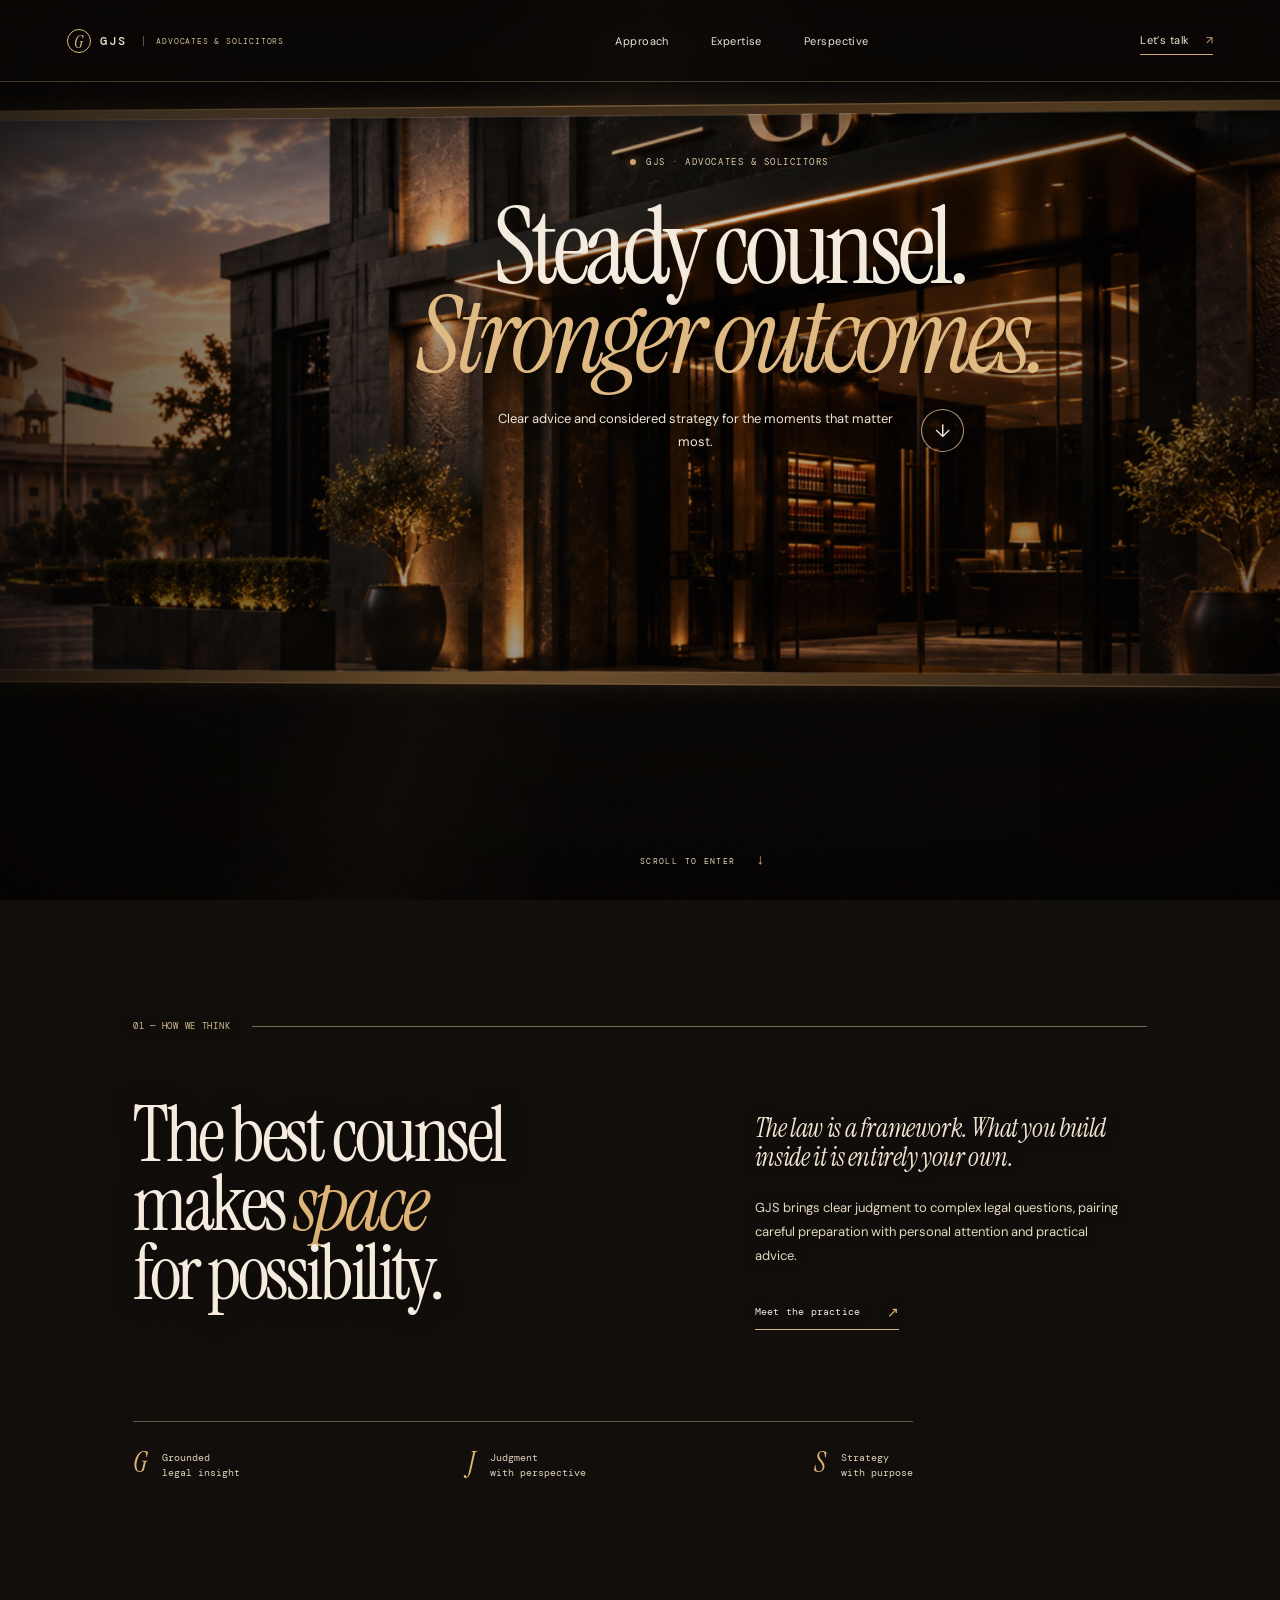
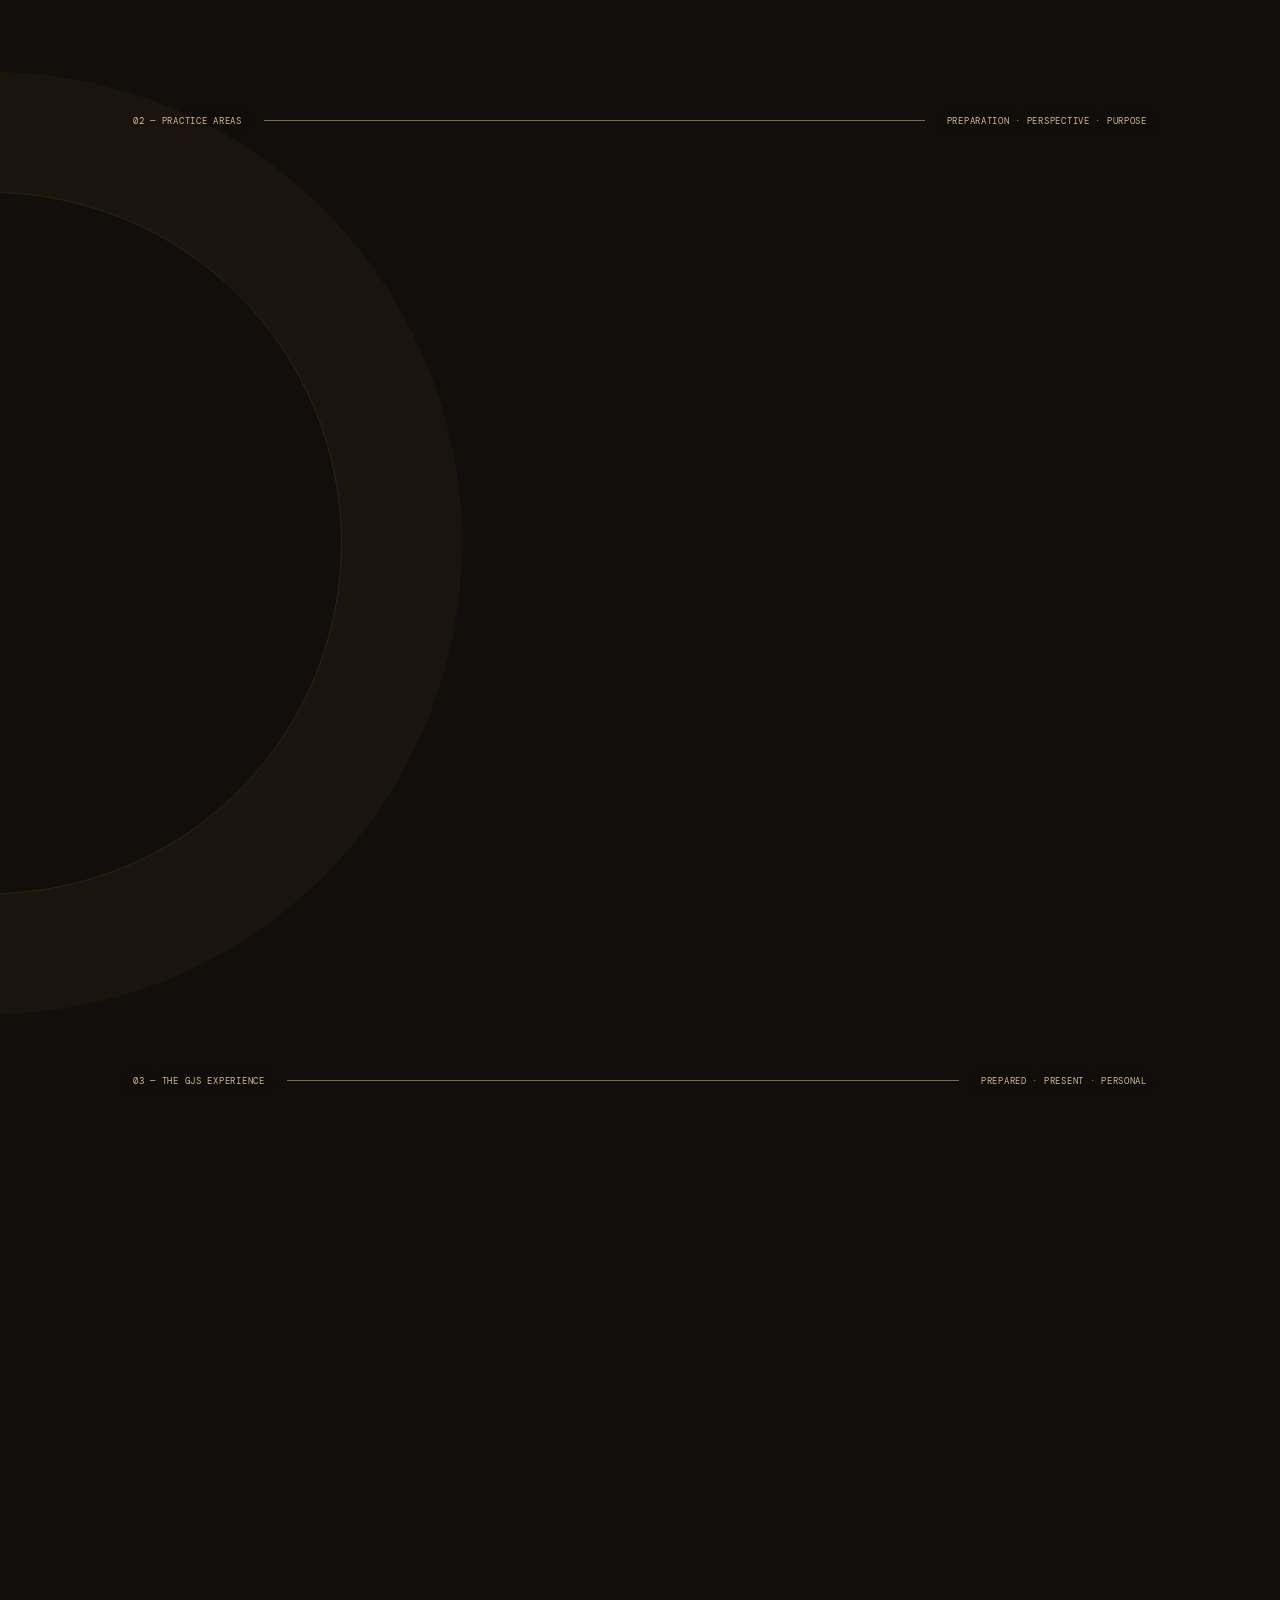
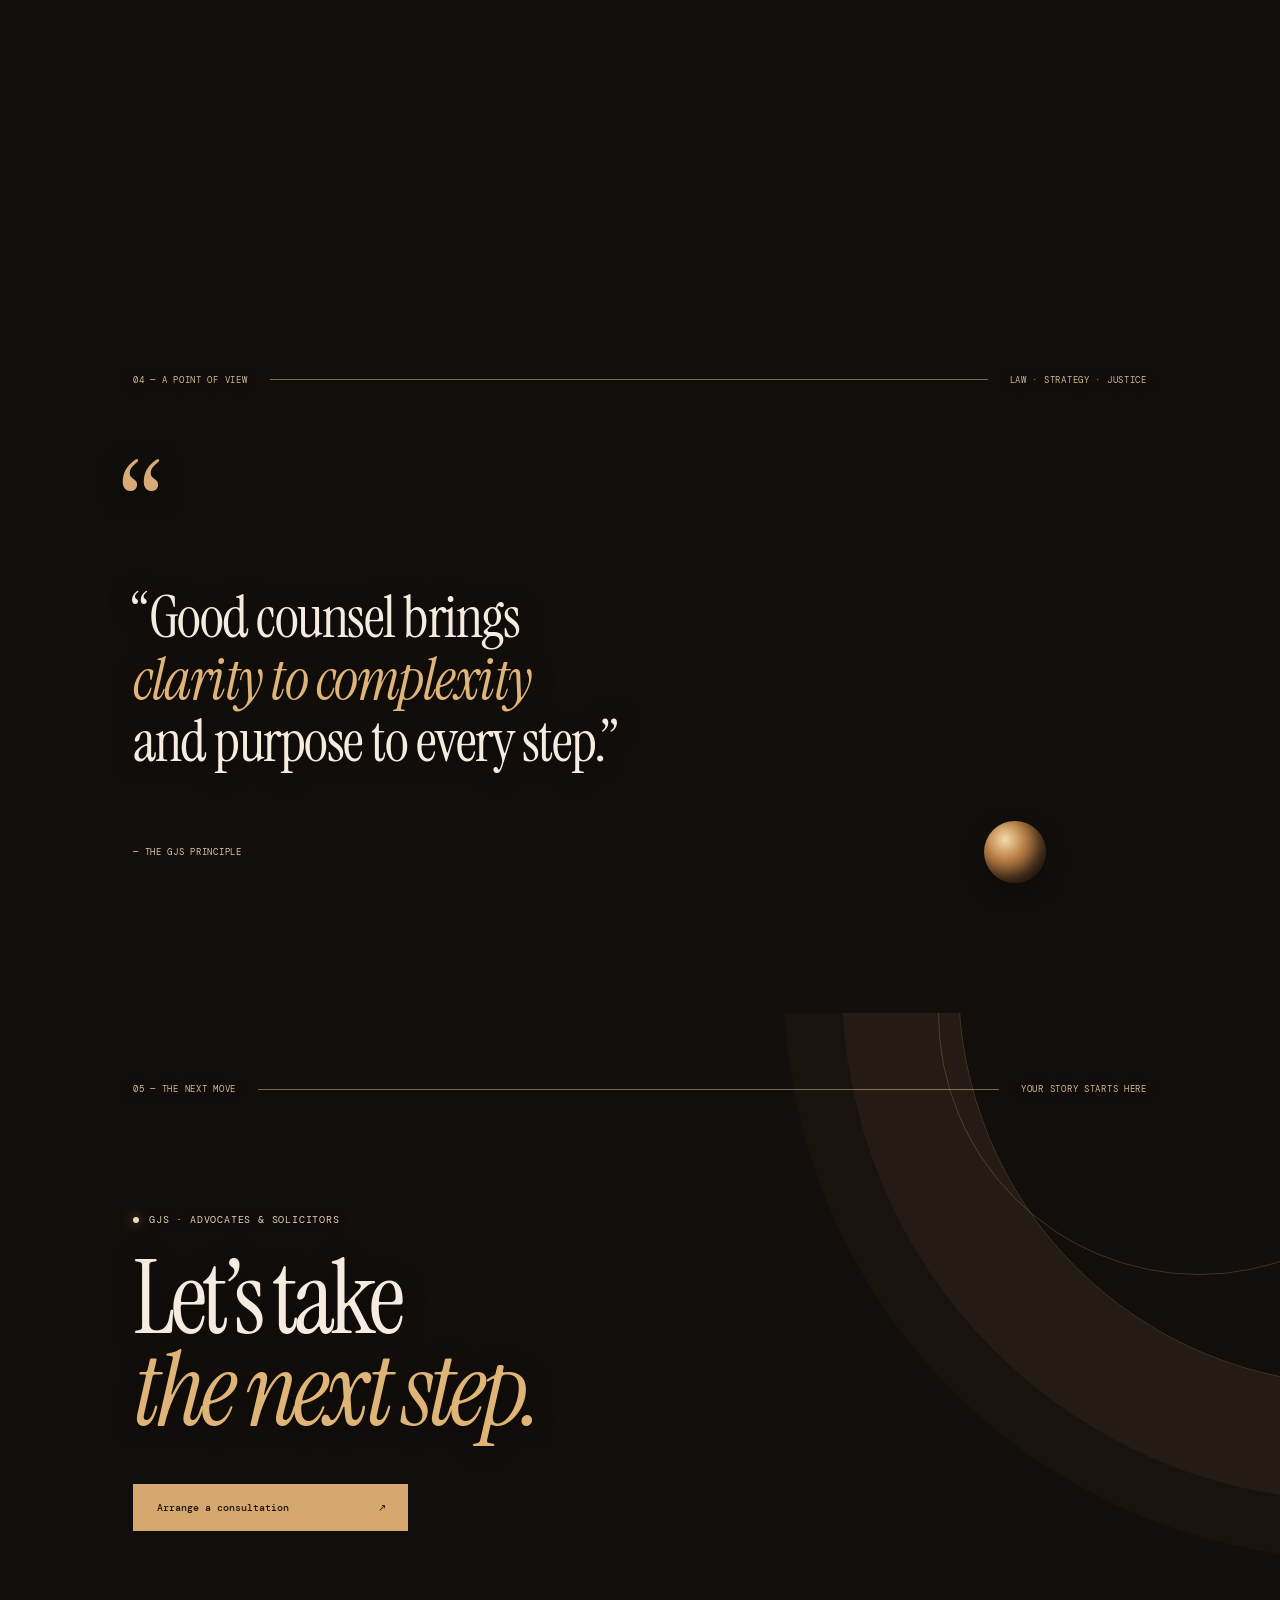
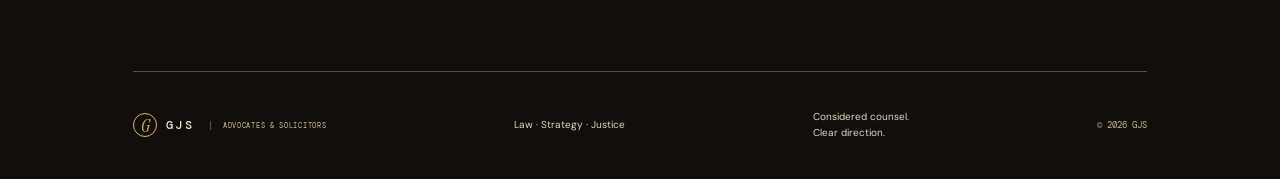
==== index.html @ 07ccb8e5 "Add GJS law office website demo" ====
<!doctype html>
<html lang="en">
  <head>
    <meta charset="UTF-8" />
    <meta name="viewport" content="width=device-width, initial-scale=1.0" />
    <meta name="theme-color" content="#120e0b" />
    <meta name="description" content="GJS Advocates & Solicitors — considered counsel, clear strategy, and responsive legal support." />
    <title>GJS — Advocates &amp; Solicitors</title>
    <link rel="preconnect" href="https://fonts.googleapis.com" />
    <link rel="preconnect" href="https://fonts.gstatic.com" crossorigin />
    <link href="https://fonts.googleapis.com/css2?family=DM+Mono:wght@400;500&family=DM+Sans:wght@400;500;600;700&family=Instrument+Serif:ital@0;1&display=swap" rel="stylesheet" />
    <link rel="stylesheet" href="styles.css" />
    <link rel="stylesheet" href="reference.css" />
    <link rel="stylesheet" href="effects.css" />
    <link rel="stylesheet" href="office.css" />
    <link rel="stylesheet" href="gjs.css" />
    <link rel="stylesheet" href="office3d.css" />
    <script src="script.js" defer></script>
    <script src="office-tour.js" defer></script>
  </head>
  <body>
    <div class="page-grain" aria-hidden="true"></div>
    <div class="office-world" aria-hidden="true">
      <div class="office-camera"><div class="office-room" id="office-room"></div></div>
      <div class="office-world-shade"></div>
    </div>
    <header class="site-header">
      <a class="wordmark" href="#top" aria-label="GJS home"><span class="wordmark-symbol">G</span><span>GJS</span><span class="wordmark-descriptor">ADVOCATES &amp; SOLICITORS</span></a>
      <nav class="main-nav" id="main-nav" aria-label="Main navigation">
        <a href="#approach">Approach</a><a href="#practice">Expertise</a><a href="#perspective">Perspective</a>
      </nav>
      <button class="nav-contact js-contact">Let’s talk <span aria-hidden="true">↗</span></button>
      <button class="menu-toggle" aria-label="Open navigation" aria-expanded="false"><span></span><span></span></button>
    </header>

    <main id="top">
      <section class="hero" aria-labelledby="hero-title">
        <div class="hero-copy">
          <p class="eyebrow"><span class="status-dot"></span> GJS · ADVOCATES &amp; SOLICITORS</p>
          <h1 id="hero-title">Steady counsel.<br /><em>Stronger outcomes.</em></h1>
          <div class="hero-bottomline">
            <p>Clear advice and considered strategy for the moments that matter most.</p>
            <a class="round-link" href="#approach" aria-label="Discover our approach"><span>↓</span></a>
          </div>
        </div>
        <div class="hero-index">SCROLL TO ENTER <span>↓</span></div>
      </section>

      <section class="intro section-wrap" id="approach">
        <div class="section-kicker"><span>01 — HOW WE THINK</span><span class="rule"></span></div>
        <div class="intro-grid">
          <h2>The best counsel<br />makes <em>space</em><br />for possibility.</h2>
          <div class="intro-copy">
            <p class="large-copy">The law is a framework. What you build inside it is entirely your own.</p>
          <p>GJS brings clear judgment to complex legal questions, pairing careful preparation with personal attention and practical advice.</p>
            <a class="text-link" href="#practice">Meet the practice <span>↗</span></a>
          </div>
        </div>
        <div class="numbers-row"><div><strong>G</strong><span>Grounded<br />legal insight</span></div><div><strong>J</strong><span>Judgment<br />with perspective</span></div><div><strong>S</strong><span>Strategy<br />with purpose</span></div></div>
      </section>

      <section class="practice-section" id="practice">
        <div class="section-wrap">
          <div class="section-kicker light"><span>02 — PRACTICE AREAS</span><span class="rule"></span><span>PREPARATION · PERSPECTIVE · PURPOSE</span></div>
          <div class="practice-heading"><h2>Prepared for<br /><em>what matters.</em></h2><p>Rigorous legal work, shaped around the people, obligations, and outcomes at stake.</p></div>
          <div class="practice-grid">
            <a class="practice-card" href="#contact"><span class="card-index">G / 01</span><div class="card-art practice-photo"><img src="assets/07_GJS_Practice_Areas.jpg" alt="The scales of justice and legal volumes" loading="lazy" /></div><h3>Constitutional &amp; civil</h3><p>Thoughtful representation through rights, remedies, and civil disputes.</p><span class="card-arrow">↗</span></a>
            <a class="practice-card" href="#contact"><span class="card-index">G / 02</span><div class="card-art practice-photo"><img src="assets/02_GJS_Legal_Desk.jpg" alt="GJS legal desk with casebooks and scales" loading="lazy" /></div><h3>Corporate &amp; commercial</h3><p>Careful advice for organisations, transactions, and commercial relationships.</p><span class="card-arrow">↗</span></a>
            <a class="practice-card" href="#contact"><span class="card-index">G / 03</span><div class="card-art practice-photo"><img src="assets/08_GJS_Consultation.jpg" alt="GJS consultation materials prepared for a client" loading="lazy" /></div><h3>Disputes &amp; advocacy</h3><p>Clear strategy, disciplined preparation, and focused advocacy when stakes rise.</p><span class="card-arrow">↗</span></a>
          </div>
        </div>
      </section>

      <section class="people-section section-wrap" aria-labelledby="people-title">
        <div class="section-kicker"><span>03 — THE GJS EXPERIENCE</span><span class="rule"></span><span>PREPARED · PRESENT · PERSONAL</span></div>
        <div class="people-heading"><h2 id="people-title">Serious about law.<br /><em>Always human.</em></h2><p>Good representation is built on listening, close preparation, and clear conversations from the first meeting onward.</p></div>
        <div class="people-grid">
          <article class="people-card"><img class="story-gif" src="assets/Welcoming Reception at GJS Law Firm.gif" alt="A welcoming GJS reception" loading="lazy" /><span class="card-index">01 / FIRST MEETING</span><h3>A welcome<br />without the formality.</h3><p>We begin by listening carefully and understanding what brought you here.</p><span class="people-line"></span></article>
          <article class="people-card"><img class="story-gif" src="assets/Animated Lawyer Reviewing Documents.gif" alt="A GJS lawyer carefully reviewing case documents" loading="lazy" /><span class="card-index">02 / PREPARATION</span><h3>Every detail<br />has its place.</h3><p>Focused review and clear communication at every step of the work.</p><span class="people-line"></span></article>
          <article class="people-card"><img class="story-gif" src="assets/Animated GJS Lawyer Consultation Storyboard.gif" alt="A lawyer in conversation with a client" loading="lazy" /><span class="card-index">03 / PARTNERSHIP</span><h3>In your corner<br />through the process.</h3><p>Grounded advice and steady counsel when decisions matter most.</p><span class="people-line"></span></article>
        </div>
      </section>

      <section class="quote-section section-wrap" id="perspective">
        <div class="section-kicker"><span>04 — A POINT OF VIEW</span><span class="rule"></span><span>LAW · STRATEGY · JUSTICE</span></div>
        <div class="quote-mark">“</div>
        <blockquote>“Good counsel brings<br /><em>clarity to complexity</em><br />and purpose to every step.”</blockquote>
        <div class="quote-footer"><span>— THE GJS PRINCIPLE</span><span class="quote-orb"></span></div>
      </section>

      <section class="contact-section" id="contact">
        <div class="contact-inner section-wrap">
          <div class="section-kicker light"><span>05 — THE NEXT MOVE</span><span class="rule"></span><span>YOUR STORY STARTS HERE</span></div>
          <div class="contact-content"><p class="eyebrow"><span class="status-dot"></span> GJS · ADVOCATES &amp; SOLICITORS</p><h2>Let’s take<br /><em>the next step.</em></h2><button class="contact-cta js-contact">Arrange a consultation <span>↗</span></button></div>
          <footer class="site-footer"><a class="wordmark" href="#top"><span class="wordmark-symbol">G</span><span>GJS</span><span class="wordmark-descriptor">ADVOCATES &amp; SOLICITORS</span></a><span>Law · Strategy · Justice</span><span>Considered counsel.<br />Clear direction.</span><span>© <span id="year"></span> GJS</span></footer>
        </div>
      </section>
    </main>

    <dialog class="contact-dialog" aria-labelledby="dialog-title">
      <button class="dialog-close" aria-label="Close form">×</button>
      <p class="eyebrow"><span class="status-dot"></span> A good beginning</p>
      <h2 id="dialog-title">Tell us a little<br /><em>about what’s next.</em></h2>
      <form id="inquiry-form">
        <label>Your name<input name="name" autocomplete="name" required placeholder="Name" /></label>
        <label>Work email<input name="email" type="email" autocomplete="email" required placeholder="you@company.com" /></label>
        <label>What are you navigating?<textarea name="message" rows="3" required placeholder="A few lines is plenty."></textarea></label>
        <button class="form-submit" type="submit">Prepare inquiry <span>↗</span></button>
      </form>
      <p class="form-note">This is a design preview. Your message stays in this browser.</p>
      <div class="form-success" role="status" hidden><span>✳</span><p>Thank you.<br /><em>Your next chapter has a first line.</em></p><button type="button" class="dialog-done">Close</button></div>
    </dialog>
    <div class="toast" role="status" aria-live="polite"></div>
  </body>
</html>
---- styles.css ----
:root{--ink:#141612;--paper:#e8e5dc;--bone:#f1eee6;--acid:#d2ed83;--muted:#8c8d83;--line:rgba(24,26,21,.2);--line-light:rgba(241,238,230,.22);--serif:"Instrument Serif",Georgia,serif;--sans:"DM Sans",Arial,sans-serif;--mono:"DM Mono",monospace}*{box-sizing:border-box}html{scroll-behavior:smooth}body{margin:0;background:var(--paper);color:var(--ink);font-family:var(--sans);-webkit-font-smoothing:antialiased}button,a,input,textarea{font:inherit}button,a{-webkit-tap-highlight-color:transparent}a{color:inherit;text-decoration:none}button{color:inherit}.page-grain{position:fixed;inset:0;z-index:10;pointer-events:none;opacity:.13;background-image:url("data:image/svg+xml,%3Csvg viewBox='0 0 180 180' xmlns='http://www.w3.org/2000/svg'%3E%3Cfilter id='n'%3E%3CfeTurbulence type='fractalNoise' baseFrequency='.92' numOctaves='3' stitchTiles='stitch'/%3E%3C/filter%3E%3Crect width='100%25' height='100%25' filter='url(%23n)' opacity='.15'/%3E%3C/svg%3E")}.site-header{height:82px;padding:0 5.2vw;display:flex;align-items:center;justify-content:space-between;background:var(--paper);position:relative;z-index:20;border-bottom:1px solid var(--line)}.wordmark{display:inline-flex;align-items:center;gap:11px;font:500 12px var(--mono);letter-spacing:.19em}.wordmark-symbol{display:grid;place-items:center;width:24px;height:24px;border:1px solid currentColor;border-radius:50%;font:italic 18px var(--serif);letter-spacing:0}.main-nav{display:flex;gap:39px;margin-left:60px}.main-nav a,.nav-contact{font-size:11px;letter-spacing:.04em}.main-nav a{transition:opacity .2s}.main-nav a:hover{opacity:.55}.nav-contact{background:transparent;border:0;border-bottom:1px solid currentColor;padding:7px 0;cursor:pointer}.nav-contact span{margin-left:13px;color:#738a46}.menu-toggle{display:none;background:none;border:0}.hero{min-height:680px;background:var(--ink);color:var(--bone);display:grid;grid-template-columns:1fr 1fr;position:relative;overflow:hidden;padding-left:10.4vw}.hero-copy{padding:93px 30px 83px 0;display:flex;flex-direction:column;justify-content:space-between;min-height:680px;position:relative;z-index:2}.eyebrow,.section-kicker,.art-label,.hero-index,.card-index,.quote-footer{font:10px var(--mono);letter-spacing:.08em}.eyebrow{display:flex;align-items:center;gap:10px;color:#b6b8ac;margin:0}.status-dot{display:block;width:6px;height:6px;background:var(--acid);border-radius:50%;box-shadow:0 0 12px rgba(210,237,131,.55)}h1,h2,h3,p{margin-top:0}.hero h1{font:400 clamp(72px,8.35vw,134px)/.82 var(--serif);letter-spacing:-.055em;margin:48px 0 20px;max-width:670px}.hero h1 em,.intro h2 em,.practice-heading h2 em,.quote-section blockquote em,.contact-content h2 em,.contact-dialog h2 em{font-weight:400}.hero h1 em{color:var(--acid)}.hero-bottomline{display:flex;align-items:flex-end;justify-content:space-between;max-width:470px}.hero-bottomline p{font-size:13px;line-height:1.7;color:#b8b9ae;max-width:285px;margin:0}.round-link{width:43px;height:43px;border:1px solid rgba(241,238,230,.42);border-radius:50%;display:grid;place-items:center;font-size:18px;transition:.3s}.round-link:hover{background:var(--acid);color:var(--ink);border-color:var(--acid);transform:translateY(3px)}.hero-index{position:absolute;bottom:30px;left:5.2vw;color:#94958b}.hero-index span{padding:0 6px;color:#505249}.hero-art{min-height:680px;position:relative;overflow:hidden;background:radial-gradient(ellipse at 53% 52%,#303226 0,#24271f 25%,#171914 57%,#121410 83%)}.hero-art:before{content:"";position:absolute;inset:0;background:linear-gradient(110deg,rgba(17,19,16,.15),transparent 45%),linear-gradient(0deg,rgba(17,19,16,.6),transparent 22%,transparent 77%,rgba(17,19,16,.35));z-index:1;pointer-events:none}.art-label{position:absolute;left:32px;right:32px;z-index:2;color:#8a8d7d;display:flex;justify-content:space-between;font-size:9px}.art-label-top{top:30px}.art-label-bottom{bottom:29px}.art-caption{position:absolute;z-index:2;left:32px;bottom:75px;color:rgba(241,238,230,.5);font:italic 17px/1.05 var(--serif)}.scene{position:absolute;inset:8% 4% 5%;perspective:1100px;transform-style:preserve-3d;--rx:0deg;--ry:0deg;transition:transform .3s ease-out}.scene:after{content:"";position:absolute;left:11%;right:11%;bottom:10%;height:1px;background:linear-gradient(90deg,transparent,rgba(210,237,131,.14),transparent);transform:rotateX(63deg)}.aura{position:absolute;left:50%;top:48%;border-radius:50%;transform:translate(-50%,-50%);filter:blur(1px)}.aura-one{width:390px;height:390px;background:radial-gradient(circle,rgba(186,157,85,.14),rgba(160,139,82,.04) 42%,transparent 70%)}.aura-two{width:240px;height:240px;background:radial-gradient(circle,rgba(231,205,137,.13),transparent 69%)}.orbit{position:absolute;left:50%;top:48%;border:1px solid rgba(224,206,158,.23);border-radius:50%;transform-style:preserve-3d}.orbit-a{width:420px;height:170px;margin:-85px 0 0 -210px;transform:rotate(-24deg) rotateX(69deg)}.orbit-b{width:370px;height:155px;margin:-77px 0 0 -185px;transform:rotate(60deg) rotateX(70deg);border-color:rgba(210,237,131,.2)}.orbit-c{width:300px;height:190px;margin:-95px 0 0 -150px;transform:rotate(-73deg) rotateX(69deg);border-color:rgba(224,206,158,.12)}.sculpture{position:absolute;top:48%;left:50%;width:250px;height:390px;transform-style:preserve-3d;transform:translate(-50%,-49%) rotateX(var(--rx)) rotateY(var(--ry)) rotateZ(-7deg);transition:transform .18s ease-out;animation:float 6s ease-in-out infinite}.sculpture-shadow{position:absolute;width:330px;height:85px;top:77%;left:50%;transform:translateX(-50%) rotateX(75deg);background:radial-gradient(ellipse,rgba(0,0,0,.68),transparent 72%);filter:blur(13px)}.sculpture-back{position:absolute;left:48px;top:20px;width:160px;height:297px;background:linear-gradient(105deg,#5e543b 0,#a48c55 13%,#504b37 31%,#c1a669 58%,#5c5138 80%,#2c3027);clip-path:polygon(0 12%,22% 0,100% 13%,100% 77%,76% 100%,9% 88%);transform:translateZ(-27px);filter:brightness(.68)}.sculpture-arch{position:absolute;left:34px;top:5px;width:171px;height:310px;border-radius:90px 90px 6px 6px;background:linear-gradient(96deg,#bca775 0%,#5b5035 16%,#d4c18d 34%,#83734c 47%,#e0c788 70%,#756843 84%,#ba9f61 100%);transform:translateZ(10px);box-shadow:inset 8px 1px 15px rgba(255,240,190,.42),inset -13px 0 20px rgba(0,0,0,.46),13px 16px 26px rgba(0,0,0,.37);clip-path:polygon(0 100%,0 29%,5% 17%,16% 7%,31% 1%,50% 0,70% 2%,86% 10%,98% 23%,100% 31%,100% 100%)}.arch-cutout{position:absolute;left:38px;top:42px;right:38px;bottom:0;border-radius:80px 80px 0 0;background:linear-gradient(130deg,#171914,#25271f 50%,#121410);box-shadow:inset 11px 0 15px rgba(0,0,0,.65),inset -6px 0 9px rgba(224,206,158,.09)}.arch-side{position:absolute;top:16px;right:-4px;width:28px;height:278px;background:linear-gradient(90deg,#5d5135,#b39b60,#443d2c);transform:skewY(-5deg);clip-path:polygon(0 0,100% 7%,100% 88%,0 100%)}.sculpture-ring{position:absolute;width:228px;height:111px;border:8px solid transparent;border-radius:50%;top:127px;left:9px;transform:rotate(-19deg) rotateX(58deg) translateZ(42px);border-top-color:#ddc98e;border-right-color:#806d42;border-bottom-color:#beaa73;border-left-color:#ead79d;filter:drop-shadow(0 4px 6px rgba(0,0,0,.55))}.sculpture-core{position:absolute;width:52px;height:52px;left:99px;top:139px;border-radius:50%;background:radial-gradient(circle at 35% 30%,#fff0bc,#e4ce93 13%,#9c834c 35%,#443c2a 70%,#201f18 100%);transform:translateZ(50px);box-shadow:0 0 26px rgba(225,201,140,.27)}.sculpture-base{position:absolute;left:26px;top:303px;width:195px;height:50px;display:flex;justify-content:space-evenly;padding:8px 16px;background:linear-gradient(180deg,#cbb77c,#695a36 25%,#a99359 50%,#433c2b 100%);transform:rotateX(66deg) translateZ(0);border-radius:50%;box-shadow:0 13px 20px rgba(0,0,0,.53)}.sculpture-base i{height:29px;width:1px;background:rgba(245,222,160,.55);transform:rotate(-5deg)}.base-foot{position:absolute;left:56px;top:323px;width:137px;height:37px;background:linear-gradient(90deg,#4b432e,#bc9f5d 20%,#695938 50%,#d2b872 73%,#463d29);transform:translateZ(-5px) skewY(-3deg)}.spark{position:absolute;color:#dfd3a1;z-index:2;text-shadow:0 0 15px rgba(210,237,131,.7)}.spark-one{right:19%;top:31%;font-size:18px;animation:twinkle 3s ease-in-out infinite}.spark-two{left:20%;top:57%;font:30px var(--serif);animation:twinkle 4s 1s infinite}.spark-three{right:25%;bottom:22%;font:17px var(--mono);animation:twinkle 2.5s .5s infinite}@keyframes float{0%,100%{margin-top:0}50%{margin-top:-12px}}@keyframes twinkle{0%,100%{opacity:.24;transform:scale(.8)}50%{opacity:1;transform:scale(1.15)}}.section-wrap{padding-left:10.4vw;padding-right:10.4vw}.intro{padding-top:123px;padding-bottom:106px}.section-kicker{display:flex;align-items:center;gap:22px;color:#78796e;font-size:9px}.section-kicker .rule{height:1px;background:var(--line);flex:1}.intro-grid{display:grid;grid-template-columns:1.15fr .85fr;gap:9%;margin-top:69px}.intro h2,.practice-heading h2,.contact-content h2{font:400 clamp(52px,6vw,91px)/.9 var(--serif);letter-spacing:-.045em;margin:0}.intro h2 em{color:#8d9b66}.intro-copy{max-width:390px;padding-top:13px}.large-copy{font:italic 26px/1.13 var(--serif);letter-spacing:-.015em;margin:0 0 23px}.intro-copy>p:not(.large-copy){font-size:13px;line-height:1.85;color:#686b60;max-width:365px}.text-link{display:inline-flex;gap:27px;align-items:center;margin-top:22px;padding-bottom:8px;border-bottom:1px solid #919184;font:10px var(--mono);letter-spacing:.02em}.text-link span{color:#849352;font-size:14px}.numbers-row{border-top:1px solid var(--line);margin-top:91px;padding-top:28px;display:flex;justify-content:space-between;max-width:780px}.numbers-row div{display:flex;gap:15px;align-items:flex-start}.numbers-row strong{font:italic 28px/.9 var(--serif);color:#899765}.numbers-row span{font:10px/1.5 var(--mono);color:#77786d}.practice-section{background:#171a16;color:var(--bone);padding:100px 0 120px;position:relative;overflow:hidden}.practice-section:before{content:"";position:absolute;width:700px;height:700px;left:-360px;top:20%;border:1px solid rgba(210,237,131,.06);border-radius:50%;box-shadow:0 0 0 60px rgba(0,0,0,0),0 0 0 120px rgba(210,237,131,.025)}.light{color:#a1a295}.light .rule{background:var(--line-light)}.practice-heading{display:flex;justify-content:space-between;align-items:flex-end;margin-top:62px}.practice-heading h2{font-size:clamp(51px,6vw,82px)}.practice-heading h2 em{color:var(--acid)}.practice-heading>p{color:#a9aaa0;font-size:12px;line-height:1.7;max-width:255px;margin:0 2% 8px 30px}.practice-grid{display:grid;grid-template-columns:repeat(3,1fr);gap:15px;margin-top:72px}.practice-card{min-height:395px;border:1px solid rgba(241,238,230,.18);padding:20px 20px 22px;position:relative;transition:transform .4s,border .3s,background .3s;overflow:hidden}.practice-card:hover{transform:translateY(-7px);border-color:rgba(210,237,131,.64);background:rgba(255,255,255,.025)}.card-index{font-size:9px;color:#93958a}.card-art{height:178px;position:relative;margin:2px auto 15px;max-width:300px;display:grid;place-items:center;perspective:600px}.art-contract:before{content:"";position:absolute;width:125px;height:110px;border-radius:50%;background:rgba(177,148,86,.13);filter:blur(22px)}.paper-sheet{width:107px;height:133px;background:linear-gradient(110deg,#d8cfb0,#f0e8ce 25%,#c4b894 78%,#887f65);transform:rotateY(-20deg) rotateZ(7deg);box-shadow:15px 20px 25px rgba(0,0,0,.35);padding:23px 18px;position:relative}.paper-sheet:after{content:"";position:absolute;right:0;top:0;border-style:solid;border-width:0 20px 20px 0;border-color:transparent #6b624c transparent transparent;filter:brightness(.8)}.paper-sheet b{display:block;height:1px;background:rgba(50,48,38,.3);margin:0 0 11px}.paper-sheet b:nth-child(3){width:75%}.paper-sheet b:nth-child(4){width:88%}.paper-sheet i{position:absolute;right:15px;bottom:13px;color:#6f704e;font:21px var(--serif)}.paper-shadow{position:absolute;width:140px;height:20px;bottom:9px;left:calc(50% - 60px);border-radius:50%;background:#000;filter:blur(13px);opacity:.7}.art-orbit{overflow:hidden}.orbit-sun{position:absolute;width:87px;height:87px;border-radius:50%;background:radial-gradient(circle at 35% 29%,#e0d3a2,#a4945c 39%,#514a35 80%);box-shadow:inset -12px -9px 20px rgba(0,0,0,.44),0 0 40px rgba(182,158,92,.17);z-index:2}.orbit-line{position:absolute;width:200px;height:72px;border:1px solid rgba(211,192,138,.6);border-radius:50%;z-index:3}.orbit-line-one{transform:rotate(29deg)}.orbit-line-two{transform:rotate(-41deg) scaleY(1.5);border-color:rgba(210,237,131,.6)}.orbit-planet{position:absolute;right:calc(50% - 91px);top:51px;width:13px;height:13px;border-radius:50%;background:#d6c58d;box-shadow:0 0 12px rgba(210,237,131,.55);z-index:4}.art-stairs{align-content:center;transform-style:preserve-3d}.stair{position:absolute;width:145px;height:39px;background:linear-gradient(180deg,#9b8d67,#504b3e);transform:rotateX(55deg) rotateZ(-33deg);box-shadow:0 9px 0 #292c23,0 16px 18px rgba(0,0,0,.3)}.stair-one{margin:-76px 0 0 -40px;background:linear-gradient(180deg,#d1bc7d,#7e704b)}.stair-two{margin:-36px 0 0 -20px}.stair-three{margin:4px 0 0 0}.stair-four{margin:44px 0 0 20px}.stair-light{position:absolute;width:130px;height:220px;left:49%;top:-12px;background:linear-gradient(112deg,transparent 47%,rgba(210,237,131,.1) 50%,transparent 53%);transform:rotateZ(-18deg);filter:blur(7px)}.practice-card h3{font:400 25px var(--serif);letter-spacing:-.01em;margin:0 0 8px}.practice-card>p{font-size:11px;line-height:1.7;color:#a4a69a;max-width:260px;margin:0}.card-arrow{position:absolute;right:20px;bottom:21px;color:var(--acid);font-size:17px;transition:transform .2s}.practice-card:hover .card-arrow{transform:translate(3px,-3px)}.quote-section{padding-top:108px;padding-bottom:125px;position:relative;overflow:hidden}.quote-mark{font:140px/.65 var(--serif);color:#b0ba89;margin:90px 0 20px -8px}.quote-section blockquote{font:400 clamp(35px,4.45vw,63px)/1.1 var(--serif);letter-spacing:-.026em;margin:0 0 48px;position:relative;z-index:1}.quote-section blockquote em{color:#909d6c}.quote-footer{display:flex;align-items:center;justify-content:space-between;color:#7a7b70;font-size:9px}.quote-orb{width:62px;height:62px;border-radius:50%;background:radial-gradient(circle at 35% 30%,#e2d39f,#ac9a62 35%,#4b4b38 78%,#282a22);box-shadow:inset -8px -8px 13px rgba(0,0,0,.29),0 8px 15px rgba(0,0,0,.13);margin-right:10%}.contact-section{background:#171a16;color:var(--bone);position:relative;overflow:hidden}.contact-section:before,.contact-section:after{content:"";position:absolute;border:1px solid rgba(210,237,131,.09);border-radius:50%;pointer-events:none}.contact-section:before{width:800px;height:800px;right:-480px;top:-430px;box-shadow:0 0 0 55px rgba(0,0,0,0),0 0 0 110px rgba(210,237,131,.035),0 0 0 175px rgba(210,237,131,.025)}.contact-section:after{width:520px;height:520px;right:-180px;top:-260px;border-color:rgba(210,237,131,.11)}.contact-inner{padding-top:70px;position:relative;z-index:1}.contact-content{padding:105px 0 130px}.contact-content .eyebrow{margin-bottom:27px}.contact-content h2{font-size:clamp(64px,8.2vw,115px)}.contact-content h2 em{color:var(--acid)}.contact-cta{background:var(--acid);border:0;margin-top:46px;padding:17px 22px 17px 24px;font:10px var(--mono);color:#20251a;cursor:pointer;min-width:245px;display:flex;justify-content:space-between;transition:background .2s,transform .2s}.contact-cta:hover{background:#e1f4b3;transform:translateY(-2px)}.site-footer{min-height:108px;border-top:1px solid var(--line-light);display:flex;align-items:center;justify-content:space-between;color:#a7a99e;font-size:10px;line-height:1.6}.site-footer .wordmark{color:var(--bone)}.site-footer>span:last-child{font:9px var(--mono);color:#777a70}.contact-dialog{width:min(590px,calc(100% - 34px));border:1px solid rgba(20,22,18,.13);padding:47px 55px 39px;background:var(--bone);color:var(--ink);box-shadow:0 32px 100px rgba(0,0,0,.37);position:fixed}.contact-dialog::backdrop{background:rgba(13,15,12,.73);backdrop-filter:blur(5px)}.dialog-close{position:absolute;right:22px;top:17px;border:0;background:transparent;font-size:26px;cursor:pointer;color:#75786d}.contact-dialog .eyebrow{color:#73766b}.contact-dialog h2{font:400 42px/.95 var(--serif);letter-spacing:-.025em;margin:34px 0 31px}.contact-dialog h2 em{color:#899765}.contact-dialog form{display:grid;gap:16px}.contact-dialog label{display:grid;gap:7px;font:9px var(--mono);letter-spacing:.04em;color:#76786d}.contact-dialog input,.contact-dialog textarea{width:100%;border:0;border-bottom:1px solid #c9c8bc;background:transparent;border-radius:0;padding:8px 0 10px;outline:0;color:var(--ink);font:13px var(--sans);resize:vertical}.contact-dialog input:focus,.contact-dialog textarea:focus{border-color:#899765}.contact-dialog input::placeholder,.contact-dialog textarea::placeholder{color:#a2a398}.form-submit{border:0;background:var(--ink);color:var(--bone);padding:15px 19px;display:flex;justify-content:space-between;margin-top:8px;cursor:pointer;font:10px var(--mono)}.form-submit:hover{background:#39402d}.form-submit span{color:var(--acid)}.form-note{font-size:9px;color:#96988c;margin:17px 0 0}.form-success{padding:15px 0 0}.form-success>span{font-size:31px;color:#899765}.form-success p{font:32px/1 var(--serif);margin:14px 0 23px}.form-success em{color:#899765}.dialog-done{border:0;border-bottom:1px solid #76786d;padding:5px 0;background:none;cursor:pointer;font:10px var(--mono)}.toast{position:fixed;left:50%;bottom:20px;transform:translate(-50%,20px);opacity:0;background:var(--acid);color:var(--ink);padding:12px 18px;font:10px var(--mono);z-index:50;transition:.25s;pointer-events:none}.toast.show{opacity:1;transform:translate(-50%,0)}[data-reveal]{opacity:0;transform:translateY(22px);transition:opacity .7s ease,transform .7s ease}[data-reveal].is-visible{opacity:1;transform:translateY(0)}
@media(max-width:900px){.hero{padding-left:7vw;grid-template-columns:1fr 0.88fr}.hero h1{font-size:clamp(73px,10vw,108px)}.hero-art{min-height:620px}.hero-copy{min-height:620px}.section-wrap{padding-left:7vw;padding-right:7vw}.intro-grid{gap:5%}.sculpture{transform:translate(-50%,-49%) scale(.88) rotateZ(-7deg)}.orbit-a{width:350px;margin-left:-175px}.orbit-b{width:320px;margin-left:-160px}.orbit-c{width:270px;margin-left:-135px}.practice-card{padding-left:15px;padding-right:15px}.practice-card h3{font-size:22px}.site-footer{gap:20px}}
@media(max-width:650px){.site-header{height:70px;padding:0 22px}.wordmark{font-size:11px}.main-nav{position:absolute;left:0;right:0;top:70px;background:var(--paper);border-bottom:1px solid var(--line);padding:22px;display:none;flex-direction:column;gap:21px;margin:0}.main-nav.is-open{display:flex}.nav-contact{margin-left:auto;margin-right:21px;font-size:10px}.menu-toggle{width:27px;height:27px;display:grid;align-content:center;gap:5px;padding:5px}.menu-toggle span{height:1px;background:var(--ink);width:17px}.hero{display:flex;flex-direction:column;padding:0;min-height:0}.hero-copy{padding:61px 22px 36px;min-height:490px}.hero h1{font-size:clamp(73px,19vw,110px);margin:52px 0 30px}.hero-bottomline{max-width:none;gap:20px}.hero-bottomline p{font-size:12px;max-width:260px}.round-link{width:39px;height:39px;flex:0 0 39px}.hero-art{min-height:480px}.art-label{left:22px;right:22px}.art-label-top{top:22px}.art-label-bottom{bottom:21px}.art-caption{left:22px;bottom:62px;font-size:15px}.scene{inset:5% 0 6%;transform:scale(.9)}.sculpture{transform:translate(-50%,-49%) scale(.86) rotateZ(-7deg)}.hero-index{display:none}.section-wrap{padding-left:22px;padding-right:22px}.intro{padding-top:81px;padding-bottom:78px}.section-kicker{gap:12px;font-size:8px}.intro-grid{display:block;margin-top:49px}.intro h2{font-size:69px}.intro-copy{margin-top:38px;padding-top:0;max-width:430px}.large-copy{font-size:24px}.intro-copy>p:not(.large-copy){font-size:12px}.numbers-row{margin-top:64px;padding-top:23px;gap:12px}.numbers-row div{display:block}.numbers-row strong{display:block;font-size:24px;margin-bottom:9px}.numbers-row span{font-size:8px}.practice-section{padding:78px 0 84px}.practice-heading{display:block;margin-top:48px}.practice-heading h2{font-size:60px}.practice-heading>p{margin:21px 0 0;max-width:310px}.practice-grid{grid-template-columns:1fr;gap:11px;margin-top:44px}.practice-card{min-height:345px;padding:18px 19px 21px}.card-art{height:150px;margin-top:0}.practice-card h3{font-size:25px}.practice-card>p{font-size:11px;max-width:290px}.quote-section{padding-top:78px;padding-bottom:89px}.quote-mark{font-size:116px;margin:70px 0 18px}.quote-section blockquote{font-size:39px;line-height:1.07;margin-bottom:39px}.quote-section blockquote br{display:none}.quote-orb{width:48px;height:48px;margin-right:2%}.contact-inner{padding-top:49px}.contact-content{padding:86px 0 99px}.contact-content h2{font-size:76px}.contact-cta{margin-top:37px}.site-footer{padding:20px 0;min-height:0;display:grid;grid-template-columns:1fr 1fr;gap:19px 10px;font-size:9px}.site-footer>span:nth-child(2){text-align:right}.site-footer>span:nth-child(4){text-align:right}.contact-dialog{padding:42px 25px 29px}.contact-dialog h2{font-size:37px;margin:28px 0}.contact-dialog form{gap:13px}}
@media(prefers-reduced-motion:reduce){*,*::before,*::after{scroll-behavior:auto!important;animation-duration:.01ms!important;animation-iteration-count:1!important;transition-duration:.01ms!important}[data-reveal]{opacity:1;transform:none}}
---- reference.css ----
:root{--ink:#293127;--paper:#f1efe6;--bone:#f8f6ee;--acid:#d6ac70;--muted:#77816e;--line:rgba(41,49,39,.19);--line-light:rgba(248,246,238,.3)}body{background:var(--paper);color:var(--ink)}.page-grain{opacity:.08}.site-header{height:86px;padding:0 7vw;background:rgba(241,239,230,.92);border-bottom-color:rgba(41,49,39,.12);backdrop-filter:blur(12px)}.wordmark-symbol{color:#65765b}.main-nav{gap:42px}.main-nav a{color:#546050}.nav-contact{color:#34402f}.nav-contact span{color:#9b7954}.hero{min-height:760px;height:min(840px,calc(100svh - 86px));background:#dce1d1;color:var(--ink);display:block;padding:0;isolation:isolate}.hero-art{position:absolute;inset:0;min-height:100%;overflow:hidden;z-index:0;background:radial-gradient(ellipse at 49% 40%,rgba(255,246,223,.9),rgba(255,246,223,0) 33%),radial-gradient(ellipse at 17% 71%,#9fac89 0 11%,transparent 11.2%),radial-gradient(ellipse at 83% 71%,#a4ad8d 0 14%,transparent 14.2%),linear-gradient(180deg,#dbe2d5 0%,#eadfca 53%,#a7b394 53.1%,#7d8c70 69%,#5d7159 100%)}.hero-art:before{content:"";position:absolute;inset:0;z-index:1;background:radial-gradient(ellipse at 50% 51%,rgba(255,249,229,.22),transparent 40%),linear-gradient(180deg,rgba(243,239,224,.13),transparent 53%,rgba(33,48,34,.12));pointer-events:none}.hero-art:after{content:"";position:absolute;left:0;right:0;bottom:-1px;height:47%;z-index:1;background:linear-gradient(180deg,rgba(186,183,151,.93),rgba(135,148,115,.96));clip-path:polygon(0 12%,15% 5%,28% 11%,40% 3%,50% 7%,61% 3%,75% 12%,88% 5%,100% 10%,100% 100%,0 100%);opacity:.68}.hero-copy{position:absolute;z-index:4;left:7vw;right:7vw;top:74px;bottom:auto;min-height:0;padding:0;display:flex;align-items:center;text-align:center;pointer-events:none}.hero-copy>*{pointer-events:auto}.hero-copy .eyebrow{color:#576451;justify-content:center;font-size:9px}.hero-copy .status-dot{background:#69845d;box-shadow:0 0 12px rgba(96,132,84,.4)}.hero h1{font-size:clamp(72px,8.5vw,124px);line-height:.81;letter-spacing:-.058em;margin:31px auto 20px;color:#263128;max-width:1000px;text-shadow:0 1px rgba(255,255,255,.18)}.hero h1 em{color:#63785b}.hero-bottomline{max-width:520px;margin:20px auto 0;align-items:center;gap:25px;justify-content:center}.hero-bottomline p{color:#465143;font-size:13px;max-width:345px}.round-link{border-color:rgba(45,57,42,.38);color:#394737;background:rgba(242,239,224,.15)}.round-link:hover{background:#d6ac70;color:#263128;border-color:#d6ac70}.hero-index{left:auto;right:7vw;bottom:30px;color:#eef0df;z-index:3}.hero-index span{color:#cad2b8}.art-label{left:7vw;right:7vw;color:#57664f;font-size:8px}.art-label-top{top:auto;bottom:30px}.art-label-bottom{display:none}.art-caption{left:7vw;bottom:69px;color:rgba(245,243,225,.8);font-size:16px}.scene{inset:0;overflow:hidden}.aura-one{width:490px;height:490px;background:radial-gradient(circle,rgba(255,244,211,.72),rgba(255,239,193,.12) 49%,transparent 73%);filter:blur(8px)}.aura-two{width:300px;height:300px;background:radial-gradient(circle,rgba(255,249,230,.73),transparent 70%);filter:blur(3px)}.orbit{border-color:rgba(96,117,80,.25)}.orbit-a{width:min(580px,70vw);height:230px;margin:-115px 0 0 max(-290px,-35vw);transform:rotate(-20deg) rotateX(72deg)}.orbit-b{width:min(510px,62vw);height:205px;margin:-102px 0 0 max(-255px,-31vw);transform:rotate(57deg) rotateX(71deg);border-color:rgba(224,192,139,.36)}.orbit-c{width:min(430px,53vw);height:245px;margin:-122px 0 0 max(-215px,-26.5vw);transform:rotate(-71deg) rotateX(70deg);border-color:rgba(90,112,76,.17)}.sculpture{top:63%;width:250px;height:390px;transform:translate(-50%,-49%) rotateX(var(--rx)) rotateY(var(--ry)) rotateZ(-7deg) scale(.9);animation:float 7s ease-in-out infinite}.sculpture-shadow{top:81%;background:radial-gradient(ellipse,rgba(40,49,33,.36),transparent 72%);filter:blur(16px)}.sculpture-back{background:linear-gradient(105deg,#849071 0,#ded5b9 14%,#a6ad91 34%,#e4dac1 58%,#829071 81%,#5b6a53);filter:brightness(.89)}.sculpture-arch{background:linear-gradient(96deg,#b8bea5 0%,#7d8b70 16%,#f2e6c9 34%,#acb194 47%,#f6ecd5 70%,#78876c 84%,#d9cda9 100%);box-shadow:inset 8px 1px 15px rgba(255,255,240,.7),inset -13px 0 20px rgba(37,53,38,.3),13px 16px 26px rgba(46,58,40,.3)}.arch-cutout{background:radial-gradient(ellipse at 50% 31%,#f9edce 0,#e9d9b3 18%,#a7b094 41%,#74846b 100%);box-shadow:inset 11px 0 15px rgba(42,53,37,.35),inset -6px 0 9px rgba(255,246,221,.32)}.arch-side{background:linear-gradient(90deg,#727f65,#d7c99f,#627458)}.sculpture-ring{border-top-color:#f3e6c7;border-right-color:#b89969;border-bottom-color:#e3cf9f;border-left-color:#faf0d5;filter:drop-shadow(0 4px 6px rgba(48,57,40,.24))}.sculpture-core{background:radial-gradient(circle at 35% 30%,#fff2d3,#dcc79c 13%,#9d8a5d 35%,#606b52 70%,#313e31 100%);box-shadow:0 0 30px rgba(246,230,188,.45)}.sculpture-base{background:linear-gradient(180deg,#e5d9b8,#958967 25%,#c5bb98 50%,#79816a 100%);box-shadow:0 13px 20px rgba(35,49,34,.36)}.sculpture-base i{background:rgba(255,246,211,.64)}.base-foot{background:linear-gradient(90deg,#717c64,#d7c89a 20%,#929071 50%,#efe0b4 73%,#65755b)}.spark{color:#fff3cc;text-shadow:0 0 15px rgba(255,246,205,.8)}.spark-one{right:21%;top:44%}.spark-two{left:19%;top:60%}.spark-three{right:24%;bottom:21%}.intro{padding-top:110px;padding-bottom:100px}.section-kicker{color:#78816f}.section-kicker .rule{background:var(--line)}.intro h2 em{color:#849576}.large-copy{color:#394533}.intro-copy>p:not(.large-copy){color:#6e7567}.text-link{border-color:#9da394}.text-link span{color:#788e69}.numbers-row{border-color:var(--line)}.numbers-row strong{color:#7f9271}.numbers-row span{color:#757d6d}.practice-section{background:#e3e7d8;color:var(--ink);padding:101px 0 110px}.practice-section:before{border-color:rgba(85,108,74,.1);box-shadow:0 0 0 60px rgba(0,0,0,0),0 0 0 120px rgba(85,108,74,.025)}.light{color:#737f6c}.light .rule{background:rgba(41,49,39,.18)}.practice-heading h2 em{color:#74896a}.practice-heading>p{color:#697364}.practice-grid{gap:17px}.practice-card{border-color:rgba(41,49,39,.2);background:rgba(247,246,237,.45);min-height:405px;padding:20px 22px 24px}.practice-card:hover{border-color:#77896d;background:#f4f2e9}.card-index{color:#7e8877}.card-art{height:178px}.art-contract:before{background:rgba(133,151,113,.18)}.paper-sheet{background:linear-gradient(110deg,#ded8c5,#f8f1db 25%,#c9c4ab 78%,#918e77);box-shadow:15px 20px 25px rgba(44,55,39,.2)}.paper-sheet:after{border-color:transparent #8b886f transparent transparent}.paper-sheet i{color:#798a69}.orbit-sun{background:radial-gradient(circle at 35% 29%,#f0e8cf,#c5b990 39%,#6c7c62 80%);box-shadow:inset -12px -9px 20px rgba(0,0,0,.22),0 0 40px rgba(144,157,115,.23)}.orbit-line{border-color:rgba(119,137,105,.7)}.orbit-line-two{border-color:rgba(203,169,111,.75)}.orbit-planet{background:#d9b579;box-shadow:0 0 12px rgba(238,215,164,.55)}.stair{background:linear-gradient(180deg,#a9ae91,#758267);box-shadow:0 9px 0 #59684e,0 16px 18px rgba(44,55,39,.2)}.stair-one{background:linear-gradient(180deg,#dfd1ad,#9d946f)}.stair-light{background:linear-gradient(112deg,transparent 47%,rgba(255,247,217,.23) 50%,transparent 53%)}.practice-card h3{color:#313d30}.practice-card>p{color:#697465}.card-arrow{color:#718765}.people-section{padding-top:110px;padding-bottom:115px}.people-heading{display:flex;justify-content:space-between;align-items:flex-end;gap:35px;margin:60px 0 53px}.people-heading h2{font:400 clamp(52px,6vw,83px)/.89 var(--serif);letter-spacing:-.045em;margin:0}.people-heading h2 em{color:#839475}.people-heading>p{max-width:290px;font-size:12px;line-height:1.75;color:#687263;margin:0 3% 5px 0}.people-grid{display:grid;grid-template-columns:repeat(3,1fr);gap:15px}.people-card{position:relative;min-height:300px;padding:21px 23px 29px;border:1px solid rgba(41,49,39,.19);background:linear-gradient(145deg,rgba(250,248,239,.78),rgba(230,231,215,.62));overflow:hidden;transition:transform .35s,border-color .3s}.people-card:hover{transform:translateY(-5px);border-color:#819074}.people-card:before{content:"";position:absolute;width:155px;height:155px;right:-55px;top:40px;border:1px solid rgba(126,145,109,.18);border-radius:50%;box-shadow:0 0 0 23px rgba(126,145,109,.04),0 0 0 46px rgba(126,145,109,.03)}.people-icon{position:absolute;right:25px;top:20px;color:#879576;font:35px var(--serif)}.people-card .card-index{font-size:8px}.people-card h3{font:400 29px/1 var(--serif);margin:51px 0 13px;position:relative}.people-card p{font-size:11px;line-height:1.7;color:#6b7566;max-width:250px;position:relative}.people-line{position:absolute;bottom:0;left:22px;width:50px;height:3px;background:#a9b392}.quote-section{padding-top:104px;padding-bottom:112px}.quote-mark{color:#93a582}.quote-section blockquote em{color:#839475}.quote-footer{color:#747c6d}.quote-orb{background:radial-gradient(circle at 35% 30%,#f4eccf,#c0b38e 35%,#718065 78%,#465442);box-shadow:inset -8px -8px 13px rgba(41,49,39,.22),0 8px 15px rgba(41,49,39,.12)}.contact-section{background:#687c61;color:var(--bone)}.contact-section:before{border-color:rgba(243,239,220,.16);box-shadow:0 0 0 55px rgba(0,0,0,0),0 0 0 110px rgba(243,239,220,.055),0 0 0 175px rgba(243,239,220,.035)}.contact-section:after{border-color:rgba(243,239,220,.2)}.contact-content h2 em{color:#efdbb1}.contact-content .status-dot{background:#efdbb1;box-shadow:0 0 12px rgba(239,219,177,.5)}.contact-cta{background:#f0dfb9;color:#313b2e}.contact-cta:hover{background:#fff3d5}.site-footer{border-color:rgba(248,246,238,.3);color:#ebe9dc}.site-footer .wordmark{color:#f8f6ee}.site-footer>span:last-child{color:#d1d4c4}.contact-dialog{background:#f4f1e7;color:#293127;border-color:rgba(41,49,39,.16)}.contact-dialog .eyebrow{color:#707a69}.contact-dialog h2 em{color:#839475}.contact-dialog input:focus,.contact-dialog textarea:focus{border-color:#839475}.form-submit{background:#33412f}.form-submit:hover{background:#53664b}.form-submit span{color:#e5cc9c}.form-success>span,.form-success em{color:#839475}.toast{background:#e8d6ad;color:#293127}
@media(max-width:900px){.site-header{padding:0 5vw}.hero{height:720px;min-height:720px}.hero-copy{left:5vw;right:5vw;top:80px}.hero h1{font-size:clamp(69px,10vw,100px)}.hero-art{min-height:100%}.sculpture{top:66%;transform:translate(-50%,-49%) scale(.83) rotateZ(-7deg)}.people-heading{gap:20px}.people-grid{gap:11px}.people-card{padding:18px;min-height:320px}.people-card h3{font-size:26px}.people-card p{font-size:10px}.section-wrap{padding-left:7vw;padding-right:7vw}}
@media(max-width:650px){.site-header{height:70px;padding:0 22px}.main-nav{background:var(--paper);border-color:var(--line)}.nav-contact{margin-left:auto;margin-right:21px}.hero{height:760px;min-height:760px}.hero-copy{top:59px;left:20px;right:20px}.hero-copy .eyebrow{font-size:8px}.hero h1{font-size:clamp(63px,15.8vw,88px);line-height:.84;margin:36px auto 20px}.hero-bottomline{margin-top:20px;gap:16px}.hero-bottomline p{font-size:11px;max-width:270px}.round-link{width:38px;height:38px;flex-basis:38px}.hero-art{background:radial-gradient(ellipse at 49% 43%,rgba(255,246,223,.9),rgba(255,246,223,0) 33%),radial-gradient(ellipse at 17% 74%,#9fac89 0 11%,transparent 11.2%),radial-gradient(ellipse at 83% 74%,#a4ad8d 0 14%,transparent 14.2%),linear-gradient(180deg,#dbe2d5 0%,#eadfca 52%,#a7b394 52.1%,#7d8c70 70%,#5d7159 100%)}.hero-art:after{height:42%;clip-path:polygon(0 14%,18% 8%,33% 12%,48% 5%,63% 11%,81% 6%,100% 12%,100% 100%,0 100%)}.scene{inset:0}.sculpture{top:69%;transform:translate(-50%,-49%) scale(.7) rotateZ(-7deg)}.sculpture-shadow{top:84%}.orbit-a{width:380px;height:150px;margin:-75px 0 0 -190px}.orbit-b{width:340px;height:135px;margin:-67px 0 0 -170px}.orbit-c{width:300px;height:155px;margin:-77px 0 0 -150px}.art-label-top{left:22px;right:22px;bottom:23px;font-size:7px}.art-caption{left:22px;bottom:57px;font-size:14px}.hero-index{display:none}.section-wrap{padding-left:22px;padding-right:22px}.intro{padding-top:78px;padding-bottom:76px}.intro-grid{margin-top:47px}.intro h2{font-size:66px}.intro-copy{margin-top:32px}.numbers-row{margin-top:55px}.practice-section{padding:75px 0 78px}.practice-heading{margin-top:45px}.practice-heading h2{font-size:55px}.practice-grid{margin-top:40px}.practice-card{min-height:330px;padding:17px 18px}.card-art{height:140px}.people-section{padding-top:78px;padding-bottom:83px}.people-heading{display:block;margin:46px 0 36px}.people-heading h2{font-size:64px}.people-heading>p{margin:20px 0 0;max-width:340px}.people-grid{grid-template-columns:1fr;gap:10px}.people-card{min-height:255px;padding:18px 19px}.people-card h3{font-size:29px;margin-top:45px}.people-card p{font-size:11px;max-width:275px}.quote-section{padding-top:78px;padding-bottom:86px}.quote-section blockquote{font-size:38px}.contact-inner{padding-top:49px}.contact-content{padding:83px 0 96px}.contact-content h2{font-size:72px}.site-footer{padding:20px 0}.contact-dialog{padding:42px 25px 29px}}
@media(prefers-reduced-motion:reduce){.sculpture,.spark{animation:none!important}.people-card,.practice-card{transition:none}}
---- effects.css ----
.hero-art{isolation:isolate;overflow:hidden}.world-canvas{position:absolute;inset:0;width:100%;height:100%;display:block;z-index:0;opacity:0;transition:opacity 1.2s cubic-bezier(.2,.7,.2,1);pointer-events:none}.webgl-ready .world-canvas{opacity:1}.webgl-ready .scene{opacity:0;pointer-events:none;transition:opacity .8s ease}.webgl-ready .hero-art:before{opacity:.25}.webgl-ready .hero-art:after{opacity:.12}.hero-copy .eyebrow{animation:arrival .9s .08s both cubic-bezier(.16,1,.3,1)}.hero h1{animation:arrival 1.15s .16s both cubic-bezier(.16,1,.3,1)}.hero-bottomline{animation:arrival 1.1s .32s both cubic-bezier(.16,1,.3,1)}.art-label-top,.art-caption,.hero-index{animation:arrival .9s .55s both cubic-bezier(.16,1,.3,1)}.round-link span{display:block;animation:arrow-drift 2.6s 1.3s ease-in-out infinite}.hero-art:before{transition:opacity 1.3s ease}.hero-art:after{transition:opacity 1.3s ease}.practice-card,.people-card{transform-style:preserve-3d;backface-visibility:hidden;transition:transform .65s cubic-bezier(.2,.8,.2,1),border-color .45s,background .45s,box-shadow .45s}.practice-card:hover,.people-card:hover{transform:translateY(-9px) rotateX(1.2deg);box-shadow:0 22px 45px rgba(60,75,52,.1)}.practice-card:hover .card-art{transform:translateY(-3px) rotateX(1deg);transition:transform .7s cubic-bezier(.2,.8,.2,1)}.card-art{transition:transform .7s cubic-bezier(.2,.8,.2,1)}.people-card:before{transition:transform 1s cubic-bezier(.2,.8,.2,1),opacity .7s}.people-card:hover:before{transform:scale(1.25) translate(-8px,5px);opacity:.8}.orbit-sun{animation:slow-orbit 12s linear infinite}.orbit-line-one{animation:orbital-breath 8s ease-in-out infinite alternate}.stair-light{animation:light-sweep 9s ease-in-out infinite alternate}.quote-orb{animation:orb-float 5s ease-in-out infinite}.contact-section:before{animation:contact-orbit 36s linear infinite}.contact-section:after{animation:contact-orbit 44s linear infinite reverse}.contact-dialog[open]{animation:dialog-arrive .45s cubic-bezier(.16,1,.3,1)}[data-reveal]{transition:opacity .95s cubic-bezier(.2,.7,.2,1),transform .95s cubic-bezier(.2,.7,.2,1)}.people-card:nth-child(2),.practice-card:nth-child(2){transition-delay:.07s}.people-card:nth-child(3),.practice-card:nth-child(3){transition-delay:.14s}@keyframes arrival{from{opacity:0;transform:translateY(24px);filter:blur(5px)}to{opacity:1;transform:translateY(0);filter:blur(0)}}@keyframes arrow-drift{0%,100%{transform:translateY(-2px)}50%{transform:translateY(3px)}}@keyframes slow-orbit{to{transform:rotate(360deg)}}@keyframes orbital-breath{from{transform:rotate(29deg) scaleY(.92)}to{transform:rotate(39deg) scaleY(1.08)}}@keyframes light-sweep{from{opacity:.45;transform:rotateZ(-22deg) translateX(-8px)}to{opacity:.9;transform:rotateZ(-13deg) translateX(13px)}}@keyframes orb-float{0%,100%{transform:translateY(0)}50%{transform:translateY(-10px)}}@keyframes contact-orbit{to{transform:rotate(360deg)}}@keyframes dialog-arrive{from{opacity:0;transform:translateY(16px) scale(.98)}to{opacity:1;transform:translateY(0) scale(1)}}@media(max-width:650px){.practice-card:hover,.people-card:hover{transform:translateY(-4px)}.hero-copy .eyebrow{animation-delay:.04s}.hero h1{animation-delay:.1s}.hero-bottomline{animation-delay:.2s}}@media(prefers-reduced-motion:reduce){.hero-copy .eyebrow,.hero h1,.hero-bottomline,.art-label-top,.art-caption,.hero-index,.round-link span,.orbit-sun,.orbit-line-one,.stair-light,.quote-orb,.contact-section:before,.contact-section:after,.contact-dialog[open]{animation:none!important}.practice-card,.people-card,[data-reveal],.world-canvas{transition:none!important}.practice-card:hover,.people-card:hover{transform:none;box-shadow:none}}
---- office.css ----
html,body{background:#e7e6d9}main{position:relative;z-index:1}.site-header{position:sticky;top:0;z-index:20}.webgl-ready .world-canvas{position:fixed;inset:0;width:100vw;height:100vh;z-index:0;opacity:1}.webgl-ready .hero-art{background:transparent}.webgl-ready .hero-art:before,.webgl-ready .hero-art:after{display:none}.webgl-ready .hero-copy{z-index:3}.webgl-ready .hero-copy .eyebrow{color:#f2efe3;text-shadow:0 1px 8px rgba(24,27,22,.35)}.webgl-ready .hero-copy .status-dot{background:#ddc38e;box-shadow:0 0 14px rgba(236,212,159,.75)}.webgl-ready .hero h1{color:#f7f2e6;text-shadow:0 2px 22px rgba(25,24,20,.25)}.webgl-ready .hero h1 em{color:#e2c995}.webgl-ready .hero-bottomline p{color:#f0eddf;text-shadow:0 1px 10px rgba(24,27,22,.45)}.webgl-ready .round-link{color:#f5f0df;border-color:rgba(245,240,223,.7);background:rgba(40,42,32,.12);backdrop-filter:blur(6px)}.webgl-ready .round-link:hover{background:#dfc18d;color:#293127;border-color:#dfc18d}.webgl-ready .scene{display:none}.webgl-ready .art-label,.webgl-ready .art-caption{z-index:2;color:rgba(246,241,225,.77);text-shadow:0 1px 8px rgba(24,27,22,.4)}.webgl-ready .hero-index{color:rgba(246,241,225,.8)}.hero{background:transparent}.hero-art{background:transparent}.intro{background:rgba(243,241,231,.69);backdrop-filter:blur(7px)}.practice-section{background:rgba(218,224,207,.72);backdrop-filter:blur(8px)}.practice-section:before{opacity:.34}.people-section{background:rgba(244,242,232,.68);backdrop-filter:blur(7px)}.quote-section{background:rgba(241,239,230,.68);backdrop-filter:blur(7px)}.contact-section{background:rgba(86,108,79,.86);backdrop-filter:blur(9px)}.webgl-ready .site-header{background:rgba(241,239,230,.88)}.webgl-ready .world-canvas{will-change:transform}.people-section,.quote-section{position:relative}.practice-card,.people-card{backdrop-filter:blur(2px)}@media(max-width:650px){.intro,.practice-section,.people-section,.quote-section,.contact-section{backdrop-filter:blur(5px)}.intro{background:rgba(243,241,231,.76)}.practice-section{background:rgba(218,224,207,.8)}.people-section,.quote-section{background:rgba(244,242,232,.76)}}@media(prefers-reduced-motion:reduce){.webgl-ready .world-canvas{position:fixed}}
 .webgl-ready .hero-index{bottom:62px;right:7vw;font-size:8px;letter-spacing:.14em;color:rgba(246,241,225,.82)}.webgl-ready .hero-index span{display:inline-block;color:#e1c795;margin-left:8px;font-size:15px;animation:arrow-drift 2.6s ease-in-out infinite}.webgl-ready .hero-art{overflow:visible}@media(max-width:650px){.webgl-ready .hero-index{display:block;right:22px;bottom:25px;font-size:7px}.webgl-ready .art-label-top{bottom:24px;left:22px;right:22px}}
 .webgl-ready .world-canvas{will-change:auto}.webgl-ready .hero-art{overflow:visible}
---- gjs.css ----
:root{--ink:#f2e9d8;--paper:#17120f;--bone:#f5eee1;--acid:#c79a61;--muted:#c6b79f;--line:rgba(225,194,147,.38);--line-light:rgba(245,238,225,.3)}html,body{background:#120e0b;color:var(--bone)}body{min-height:100%;overflow-x:hidden}.page-grain{z-index:10;opacity:.1}.office-world{position:fixed;inset:0;z-index:0;overflow:hidden;perspective:1500px;background:#120e0b;pointer-events:none}.office-camera{position:absolute;inset:-4%;transform-style:preserve-3d;transform-origin:50% 50%;will-change:transform}.office-photo{position:absolute;inset:0;background-color:#120e0b;background-repeat:no-repeat;background-position:center 52%;background-size:cover;filter:brightness(.58) contrast(1.07) saturate(.78);opacity:0;will-change:opacity,background-position}.office-world-shade{position:absolute;inset:0;background:linear-gradient(90deg,rgba(11,9,8,.55),rgba(12,10,8,.1) 48%,rgba(11,9,8,.38)),linear-gradient(180deg,rgba(10,8,7,.48),transparent 23%,rgba(11,9,8,.12) 64%,rgba(9,7,6,.67));box-shadow:inset 0 0 180px rgba(4,3,2,.48)}.office-world-shade:after{content:"";position:absolute;inset:-20%;opacity:.27;background:linear-gradient(113deg,transparent 31%,rgba(224,175,108,.13) 38%,transparent 46%);transform:translateX(var(--light-shift,0vw));mix-blend-mode:screen}main{position:relative;z-index:2}.site-header{position:sticky;top:0;z-index:20;height:82px;padding:0 5.2vw;color:var(--bone);background:rgba(15,11,9,.43);border-bottom:1px solid rgba(224,190,142,.27);backdrop-filter:blur(13px)}.wordmark{color:#f2e6d1;gap:9px}.wordmark-symbol{color:#dbb982}.wordmark-descriptor{font:8px var(--mono);letter-spacing:.1em;color:#cfb996;margin-left:7px;padding-left:12px;border-left:1px solid rgba(221,185,130,.42)}.main-nav a{color:#eee5d6}.main-nav a:hover{color:#d6ad76}.nav-contact{color:#f2e6d1;border-color:#d2a66e}.nav-contact span{color:#d7ae76}.menu-toggle span{background:var(--bone)}.hero{height:min(850px,calc(100svh - 82px));min-height:700px;padding-left:0;color:var(--bone);background:transparent}.hero-copy{min-height:0;width:100%;max-width:none;padding:0 9vw;align-items:center;text-align:center;justify-content:center;gap:0}.hero-copy .eyebrow{justify-content:center;color:#ddc9a9;text-shadow:0 2px 14px rgba(0,0,0,.8);letter-spacing:.17em}.hero-copy .status-dot{background:#d4a569;box-shadow:0 0 12px rgba(225,177,112,.65)}.hero h1{font-size:clamp(65px,8.3vw,119px);line-height:.84;max-width:1180px;margin:35px auto 27px;color:#f4ecdf;letter-spacing:-.05em;text-shadow:0 3px 30px rgba(0,0,0,.44)}.hero h1 em{color:#e0ba83}.hero-bottomline{justify-content:center;align-items:center;gap:26px;margin:0 auto;max-width:590px}.hero-bottomline p{max-width:400px;color:#eee4d4;text-shadow:0 2px 16px rgba(0,0,0,.85);font-size:13px}.round-link{color:#f3e8d6;border-color:rgba(228,198,155,.75);background:rgba(21,16,12,.18);backdrop-filter:blur(4px)}.round-link:hover{background:#d0a46a;color:#1d1711;border-color:#d0a46a}.hero-index{position:absolute;left:50%;right:auto;bottom:31px;transform:translateX(-50%);z-index:2;color:#e5d3b8;font:8px var(--mono);letter-spacing:.17em}.hero-index span{color:#ddb679;font-size:15px;display:inline-block;margin-left:8px;animation:arrow-drift 2.6s ease-in-out infinite}.intro,.practice-section,.people-section,.quote-section,.contact-section{background:transparent!important;backdrop-filter:none!important;color:var(--bone);position:relative;isolation:isolate}.intro,.people-section,.quote-section{padding-top:120px;padding-bottom:120px}.section-wrap{padding-left:10.4vw;padding-right:10.4vw}.section-kicker,.light{color:#d0b992;text-shadow:0 2px 12px rgba(0,0,0,.7)}.section-kicker .rule,.light .rule{background:rgba(225,194,147,.5)}.intro h2,.people-heading h2,.practice-heading h2,.contact-content h2,.quote-section blockquote{color:#f5ecdf;text-shadow:0 2px 22px rgba(0,0,0,.5)}.intro h2 em,.people-heading h2 em,.practice-heading h2 em,.contact-content h2 em,.quote-section blockquote em{color:#dfb477}.intro-copy,.people-heading>p,.practice-heading>p,.intro-copy>p:not(.large-copy){color:#e5d8c3;text-shadow:0 1px 12px rgba(0,0,0,.7)}.large-copy{color:#f0e4d0}.text-link{color:#f3e8d8;border-color:#d5b17d}.text-link span{color:#e2b87c}.numbers-row{border-color:rgba(225,194,147,.4)}.numbers-row strong{color:#e0b475}.numbers-row span{color:#dfd1bb}.practice-section{padding:115px 0 125px;overflow:visible}.practice-section:before{border-color:rgba(220,177,113,.19);box-shadow:0 0 0 55px rgba(0,0,0,0),0 0 0 120px rgba(220,177,113,.06);opacity:.7}.practice-heading{margin-top:68px}.practice-heading h2{font-size:clamp(56px,6.2vw,88px)}.practice-heading>p{max-width:330px}.practice-grid{gap:18px;margin-top:70px}.practice-card{min-height:430px;padding:18px 18px 25px;border:1px solid rgba(220,190,149,.47);background:transparent!important;color:var(--bone);box-shadow:0 15px 45px rgba(0,0,0,.08)}.practice-card:hover{background:rgba(17,12,9,.2)!important;border-color:#d9b57e;box-shadow:0 22px 55px rgba(0,0,0,.24)}.practice-card .card-index{color:#d2b68a}.practice-card h3{color:#f3e8d6;font-size:27px;text-shadow:0 2px 14px rgba(0,0,0,.65)}.practice-card>p{color:#e5d7c2;text-shadow:0 1px 10px rgba(0,0,0,.8)}.practice-photo{height:205px;max-width:none;margin:15px 0 19px;overflow:hidden;border:1px solid rgba(221,185,130,.25);transform:translateZ(18px)}.practice-photo img{display:block;width:100%;height:100%;object-fit:cover;filter:brightness(.72) saturate(.78);transition:transform .8s cubic-bezier(.2,.8,.2,1),filter .6s}.practice-card:hover .practice-photo img{transform:scale(1.08);filter:brightness(.9) saturate(.95)}.card-arrow{color:#e1b678}.people-section{padding-top:112px;padding-bottom:118px}.people-heading{margin:63px 0 53px}.people-heading h2{font-size:clamp(55px,6.1vw,86px)}.people-heading>p{max-width:345px}.people-grid{gap:17px}.people-card{min-height:404px;padding:17px 17px 25px;border:1px solid rgba(220,190,149,.45);background:transparent!important;color:var(--bone);overflow:hidden}.people-card:hover{border-color:#d8b47e;background:rgba(18,12,8,.18)!important;box-shadow:0 22px 55px rgba(0,0,0,.24)}.people-card:before{display:none}.people-card .card-index{position:relative;display:block;color:#d6ba91;margin-top:18px}.people-card h3{font-size:28px;color:#f6ecdc;text-shadow:0 2px 12px rgba(0,0,0,.75);margin:22px 0 11px}.people-card p{color:#e5d7c2;text-shadow:0 1px 10px rgba(0,0,0,.7)}.people-icon,.people-line{display:none}.story-gif{display:block;width:100%;height:185px;object-fit:cover;filter:brightness(.8) saturate(.78);border:1px solid rgba(221,185,130,.25);transition:transform .8s cubic-bezier(.2,.8,.2,1),filter .6s}.people-card:hover .story-gif{transform:scale(1.025);filter:brightness(.96) saturate(.95)}.quote-section{padding-top:110px;padding-bottom:130px}.quote-mark{color:#d7ac74;text-shadow:0 4px 25px rgba(0,0,0,.5)}.quote-section blockquote{font-size:clamp(39px,4.5vw,65px);line-height:1.08}.quote-footer{color:#d8c6aa}.quote-orb{background:radial-gradient(circle at 34% 30%,#f4dba7,#b67c43 35%,#3b2a1c 78%,#1d1712);box-shadow:inset -8px -8px 13px rgba(0,0,0,.42),0 8px 22px rgba(0,0,0,.34)}.contact-section{padding:0;overflow:hidden}.contact-section:before{border-color:rgba(228,186,122,.22);box-shadow:0 0 0 58px rgba(0,0,0,0),0 0 0 116px rgba(228,186,122,.05),0 0 0 174px rgba(228,186,122,.03)}.contact-section:after{border-color:rgba(228,186,122,.22)}.contact-content{padding:118px 0 140px}.contact-content .eyebrow{color:#e2d0b6;text-shadow:0 1px 10px #1a120d}.contact-content h2{font-size:clamp(75px,8vw,116px)}.contact-cta{min-width:275px;background:#d4a86e;color:#21170e;font-weight:500}.contact-cta:hover{background:#f1d3a0}.site-footer{border-color:rgba(225,194,147,.36);color:#e6d8c2}.site-footer .wordmark{color:#f3e6d1}.site-footer .wordmark-symbol{color:#ddb577}.site-footer .wordmark-descriptor{color:#d2bd9e}.site-footer>span:last-child{color:#c7b595}.contact-dialog{background:rgba(30,22,16,.94);color:#f2e8d9;border-color:rgba(217,177,119,.55);backdrop-filter:blur(18px)}.contact-dialog .eyebrow,.contact-dialog label,.form-note{color:#d4c3a6}.contact-dialog h2{color:#f3e8da}.contact-dialog h2 em,.form-success em,.form-success>span{color:#dcb174}.contact-dialog input,.contact-dialog textarea{color:#f5eadb;border-color:rgba(219,184,132,.5)}.contact-dialog input::placeholder,.contact-dialog textarea::placeholder{color:#bba98d}.form-submit{background:#d0a36a;color:#21170f}.form-submit span{color:#3b2a19}.dialog-close,.dialog-done{color:#f0dfc3}.dialog-done{background:none;border-color:#d0a36a}.form-success p{color:#f4e8d5}.toast{background:#d8b27b;color:#251a11}.webgl-ready .hero-index{color:#e5d3b8}.site-footer .wordmark-descriptor{font-size:7px}
.office-world{contain:paint}.office-photo:nth-child(2){filter:brightness(.58) contrast(1.07) saturate(.78)}@media(max-width:900px){.section-wrap{padding-left:7vw;padding-right:7vw}.site-header{padding:0 5vw}.practice-card{padding:15px 14px 22px}.practice-photo{height:170px}.people-card{min-height:390px}.story-gif{height:155px}}
@media(max-width:650px){.site-header{height:70px;padding:0 17px}.main-nav{background:rgba(22,16,12,.97);border-color:rgba(221,185,130,.25);backdrop-filter:blur(16px)}.main-nav a{color:#f1e5d4}.nav-contact{margin-left:auto;margin-right:14px}.wordmark{gap:6px}.wordmark-descriptor{font-size:6px;margin-left:3px;padding-left:7px}.hero{height:760px;min-height:760px}.hero-copy{left:0;right:0;top:58px;padding:0 19px}.hero h1{font-size:clamp(60px,15vw,88px);line-height:.86;margin:33px auto 23px}.hero-copy .eyebrow{font-size:7px;letter-spacing:.12em}.hero-bottomline{gap:14px}.hero-bottomline p{font-size:11px;max-width:275px}.hero-index{bottom:23px;font-size:7px}.intro,.people-section,.quote-section{padding-top:83px;padding-bottom:84px}.section-wrap{padding-left:22px;padding-right:22px}.section-kicker{font-size:7px;gap:10px}.intro-grid{margin-top:49px}.intro h2{font-size:61px}.intro-copy{margin-top:30px}.numbers-row{margin-top:53px}.practice-section{padding:82px 0 87px}.practice-heading{margin-top:48px}.practice-heading h2{font-size:57px}.practice-grid{grid-template-columns:1fr;gap:12px;margin-top:43px}.practice-card{min-height:405px;padding:16px 16px 22px}.practice-photo{height:205px;margin:13px 0 18px}.people-heading{display:block;margin:48px 0 38px}.people-heading h2{font-size:61px}.people-heading>p{margin:19px 0 0}.people-grid{grid-template-columns:1fr;gap:12px}.people-card{min-height:370px;padding:15px}.story-gif{height:210px}.quote-section blockquote{font-size:39px}.quote-mark{font-size:112px;margin:70px 0 20px}.contact-content{padding:89px 0 96px}.contact-content h2{font-size:72px}.contact-inner{padding-top:50px}.site-footer{grid-template-columns:1fr 1fr;gap:18px 8px}.site-footer .wordmark{gap:5px}.site-footer .wordmark-descriptor{font-size:5px}.contact-dialog{padding:42px 25px 29px}.office-world-shade{background:linear-gradient(90deg,rgba(11,9,8,.46),rgba(12,10,8,.12) 50%,rgba(11,9,8,.3)),linear-gradient(180deg,rgba(10,8,7,.53),transparent 25%,rgba(9,7,6,.52));box-shadow:inset 0 0 90px rgba(4,3,2,.4)}}
@media(prefers-reduced-motion:reduce){.office-camera{will-change:auto}.office-photo,.practice-photo img,.story-gif{transition:none}.hero-index span{animation:none}}
---- office3d.css ----
.office-world{perspective:145vw;perspective-origin:50% 50%;overflow:hidden;background:#090706;transform-style:preserve-3d}.office-camera{position:absolute;inset:0;z-index:0;transform-style:preserve-3d;transform-origin:50% 50%}.office-room{position:absolute;left:50%;top:50%;width:0;height:0;transform-style:preserve-3d;transform-origin:0 0;will-change:transform}.office-world-shade{position:absolute;inset:0;z-index:1;pointer-events:none;background:linear-gradient(90deg,rgba(8,6,5,.64),rgba(9,7,6,.12) 47%,rgba(8,6,5,.42)),linear-gradient(180deg,rgba(8,6,5,.48),transparent 23%,rgba(7,5,4,.15) 66%,rgba(7,5,4,.66));box-shadow:inset 0 0 170px rgba(0,0,0,.44)}.office-world-shade:after{content:"";position:absolute;inset:-10%;background:linear-gradient(108deg,transparent 35%,rgba(219,166,91,.12) 43%,transparent 52%);transform:translateX(calc(var(--world-progress,0)*8%));mix-blend-mode:screen;animation:office-light-breathe 8s ease-in-out infinite alternate}.office-surface,.office-photo-frame,.office-nameplate,.office-trim,.office-light-strip,.office-leaf,.office-mote{position:absolute;left:0;top:0;transform-style:preserve-3d;backface-visibility:hidden}.office-floor{background-color:#18130f;background-image:linear-gradient(90deg,transparent 0 98%,rgba(190,150,97,.4) 98.2% 98.7%,transparent 99%),linear-gradient(0deg,transparent 0 98%,rgba(190,150,97,.34) 98.2% 98.7%,transparent 99%),radial-gradient(ellipse at 50% 8%,rgba(205,164,104,.3),transparent 55%),linear-gradient(145deg,#383029,#15110e 35%,#28211a 70%,#100d0b);background-size:18vw 18vw,18vw 18vw,100% 100%,100% 100%;border:1px solid rgba(208,167,110,.25);box-shadow:inset 0 0 40px rgba(0,0,0,.8)}.office-ceiling{background:repeating-linear-gradient(90deg,#241a14 0 8vw,#38271a 8.3vw 8.7vw,#211812 9vw 17vw);border:1px solid rgba(223,179,111,.13);box-shadow:inset 0 0 50px rgba(0,0,0,.65)}.office-wall{background:repeating-linear-gradient(90deg,rgba(202,149,80,.2) 0 .25vw,transparent .3vw 12vw),linear-gradient(90deg,#16110e,#2d1e15 15%,#17110d 42%,#34231a 70%,#17110d);border:1px solid rgba(202,160,101,.22);box-shadow:inset 0 0 65px rgba(0,0,0,.52)}.office-back-wall{background:radial-gradient(ellipse at 52% 37%,rgba(179,119,58,.28),transparent 38%),repeating-linear-gradient(90deg,rgba(208,160,99,.17) 0 .2vw,transparent .25vw 12vw),linear-gradient(120deg,#18120e,#332319 48%,#130e0b);border:1px solid rgba(216,169,106,.26)}.office-photo-frame{box-sizing:border-box;padding:.55vw;border:1px solid #c7975b;background:linear-gradient(145deg,#d7b17a,#51361f 35%,#b58448 60%,#392719);box-shadow:0 0 1.6vw rgba(227,169,88,.23),0 1vw 2vw rgba(0,0,0,.65);transform-style:preserve-3d}.office-photo-print{width:100%;height:100%;background-size:cover;background-repeat:no-repeat;box-shadow:inset 0 0 1.4vw rgba(0,0,0,.35);border:1px solid rgba(245,220,175,.35)}.office-nameplate{display:flex;align-items:center;justify-content:center;box-sizing:border-box;padding:.5vw 1vw;background:linear-gradient(120deg,#d3aa70,#694b2e 28%,#231911 55%,#c59656);border:1px solid #edc98f;color:#f6e7c9;font:500 1.2vw var(--mono);letter-spacing:.18em;text-shadow:0 1px 8px #000;box-shadow:0 0 .9vw rgba(236,182,108,.5)}.office-box{position:absolute;left:0;top:0;width:0;height:0;transform-style:preserve-3d}.office-box-face{position:absolute;left:0;top:0;display:block;box-sizing:border-box;backface-visibility:hidden;border:1px solid rgba(233,194,140,.15);box-shadow:inset 0 0 1vw rgba(0,0,0,.3)}.office-box-face--front{background:linear-gradient(145deg,#433226,#241911 52%,#39281a)}.office-box-face--back{background:#17100c}.office-box-face--left,.office-box-face--right{background:linear-gradient(90deg,#19120d,#4a3421,#211810)}.office-box-face--top{background:linear-gradient(145deg,#82735f,#34271d 54%,#736148);box-shadow:0 0 1.4vw rgba(229,183,112,.18),inset 0 0 1vw rgba(0,0,0,.24)}.office-box-face--bottom{background:#100c09}.office-box--marble .office-box-face--front,.office-box--marble .office-box-face--top{background-color:#292622;background-image:linear-gradient(124deg,transparent 0 38%,rgba(223,211,186,.34) 38.3%,transparent 39%,transparent 61%,rgba(212,195,163,.22) 61.3%,transparent 62%),linear-gradient(145deg,#3c3933,#171512 48%,#302b25)}.office-box--brass .office-box-face{background:linear-gradient(90deg,#66421e,#e1b469 25%,#68441f 49%,#e3bc7e 70%,#523719)}.office-box--leather .office-box-face--front,.office-box--leather .office-box-face--top{background:radial-gradient(ellipse at 30% 25%,#6b4930,#2a1b13 62%,#140e0b)}.office-box--book-gold .office-box-face--front{background:linear-gradient(90deg,#321e10,#9c6730 18%,#2c190e 42%,#8d5b2a 74%,#27170e)}.office-box--book-dark .office-box-face--front{background:linear-gradient(90deg,#211612,#604126 20%,#17100c 52%,#80512c 78%,#20130d)}.office-box--screen .office-box-face--front{background:radial-gradient(ellipse at 50% 110%,rgba(191,140,67,.45),transparent 47%),linear-gradient(140deg,#171616,#070707 65%,#25211b);border:1px solid #9e7543}.office-box--stone .office-box-face{background:linear-gradient(130deg,#504a40,#b3a588 32%,#645b4c 56%,#312c25)}.office-sconce .office-box-face--front{box-shadow:0 0 2vw rgba(248,178,87,.8),inset 0 0 1vw #f2bd76}.office-desk .office-box-face--top,.office-table .office-box-face--top{background-color:#211a14;background-image:linear-gradient(120deg,transparent 0 27%,rgba(218,202,175,.25) 27.3%,transparent 27.8%,transparent 68%,rgba(222,205,176,.2) 68.4%,transparent 69%),linear-gradient(145deg,#484038,#1d1712 55%,#33261b)}.office-box--walnut .office-box-face--front{background:repeating-linear-gradient(90deg,#24160e 0 1.1vw,#422a18 1.2vw 1.35vw,#291a11 1.5vw 2.6vw)}.office-planter .office-box-face--front,.office-planter .office-box-face--top{background:linear-gradient(135deg,#493a2d,#15110e 72%,#79603e)}.office-leaf{border-radius:100% 0 100% 0;background:linear-gradient(130deg,#81904c,#2d4c2a 48%,#132117);box-shadow:inset .3vw .1vw .35vw rgba(213,208,149,.36),0 0 .7vw rgba(16,28,16,.8);transform-origin:50% 92%;animation:leaf-sway 5s ease-in-out infinite alternate}.office-light-strip{background:linear-gradient(90deg,transparent,rgba(248,207,137,.96),rgba(255,235,190,.95),rgba(205,142,64,.65),transparent);box-shadow:0 0 1.4vw rgba(238,174,94,.82);filter:blur(.08vw)}.office-trim{background:linear-gradient(90deg,#6d4a2a,#d0a367 45%,#53351d);box-shadow:0 0 1vw rgba(220,164,89,.2)}.office-mote{border-radius:50%;background:radial-gradient(circle,#ffe0a6,rgba(236,177,95,.35) 45%,transparent 72%);filter:blur(.08vw);animation:motefloat 7s ease-in-out infinite alternate}.office-box--office-monitor .office-box-face--front{background:linear-gradient(145deg,#201f1d,#070808 70%,#51402b)}@keyframes office-light-breathe{from{opacity:.35}to{opacity:.8}}@keyframes leaf-sway{from{rotate:-4deg}to{rotate:5deg}}@keyframes motefloat{from{opacity:.15;translate:0 0}to{opacity:.85;translate:1vw -1.2vh}}@media(max-width:650px){.office-world{perspective:130vw}.office-nameplate{font-size:2.1vw}.office-photo-frame{padding:1vw}.office-light-strip{box-shadow:0 0 2vw rgba(238,174,94,.7)}}@media(prefers-reduced-motion:reduce){.office-room{will-change:auto}.office-world-shade:after,.office-leaf,.office-mote{animation:none!important}}
.office-world{contain:none;overflow:clip}
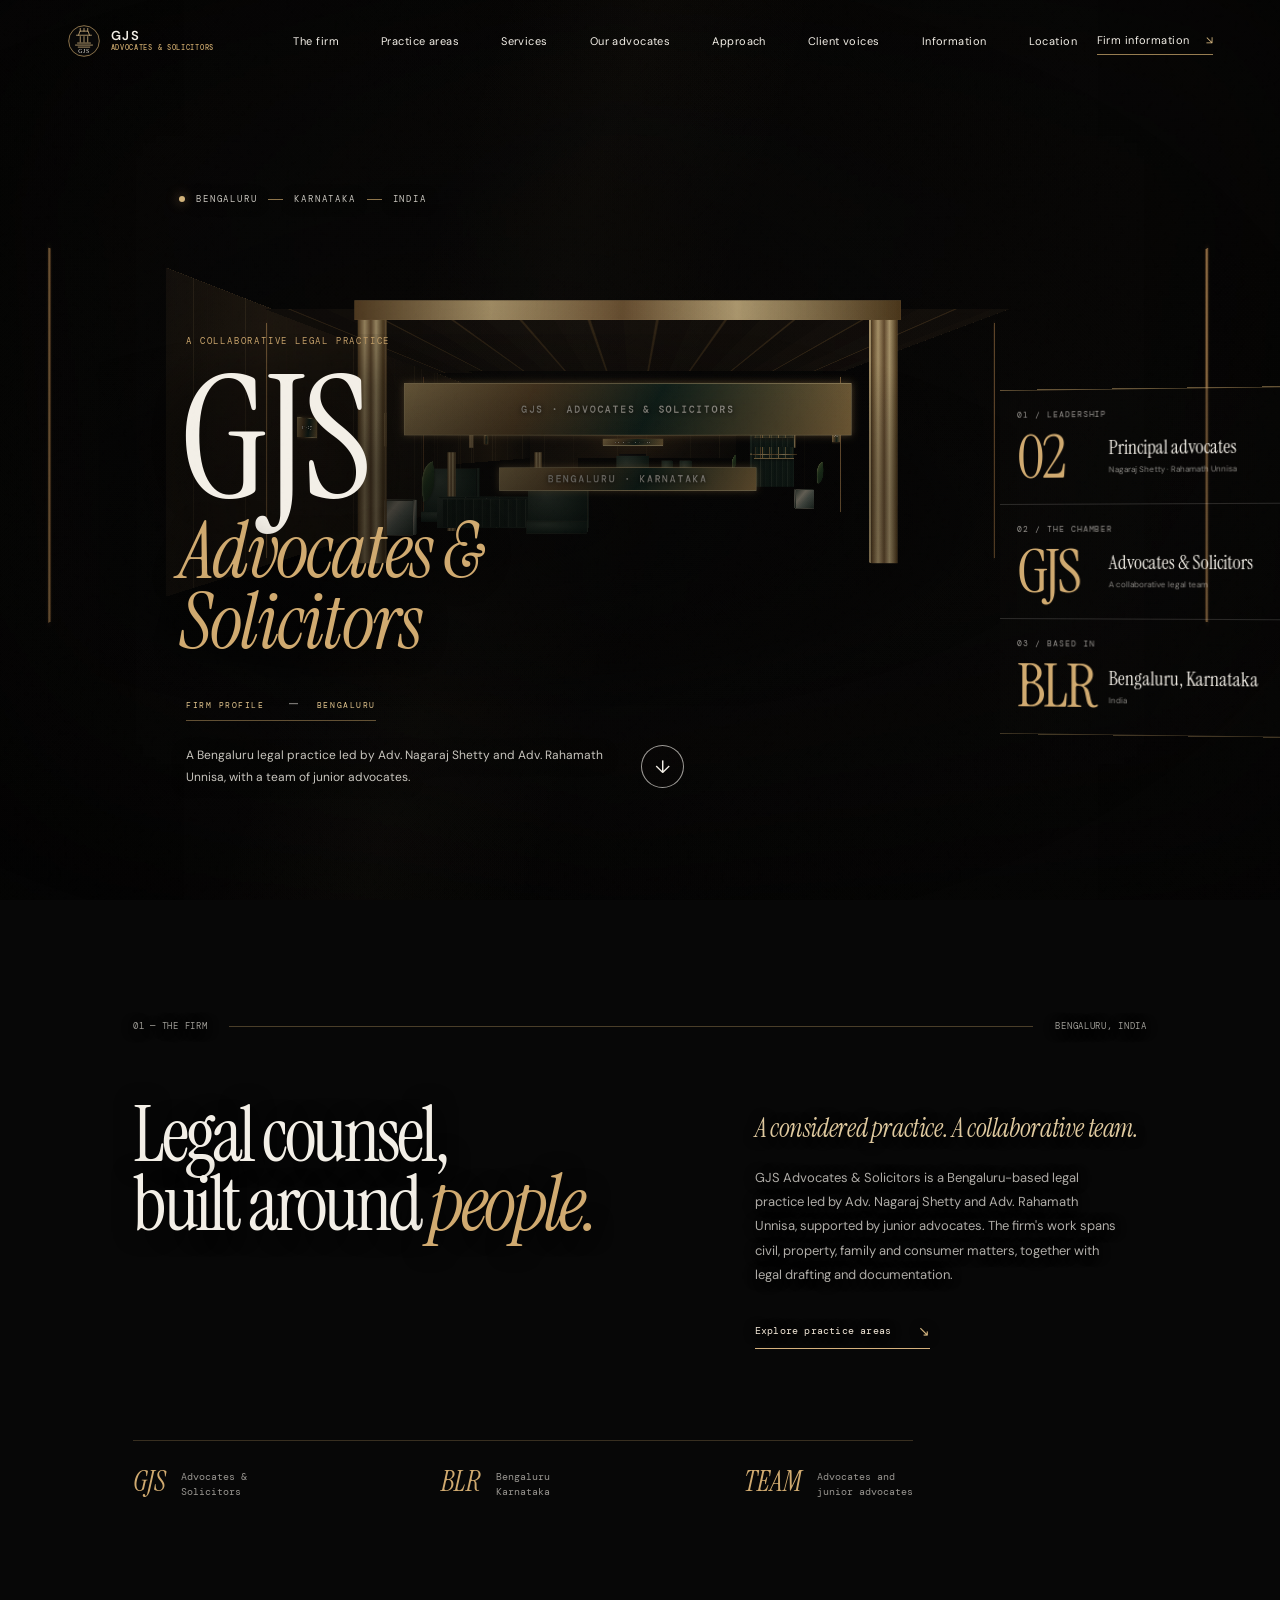
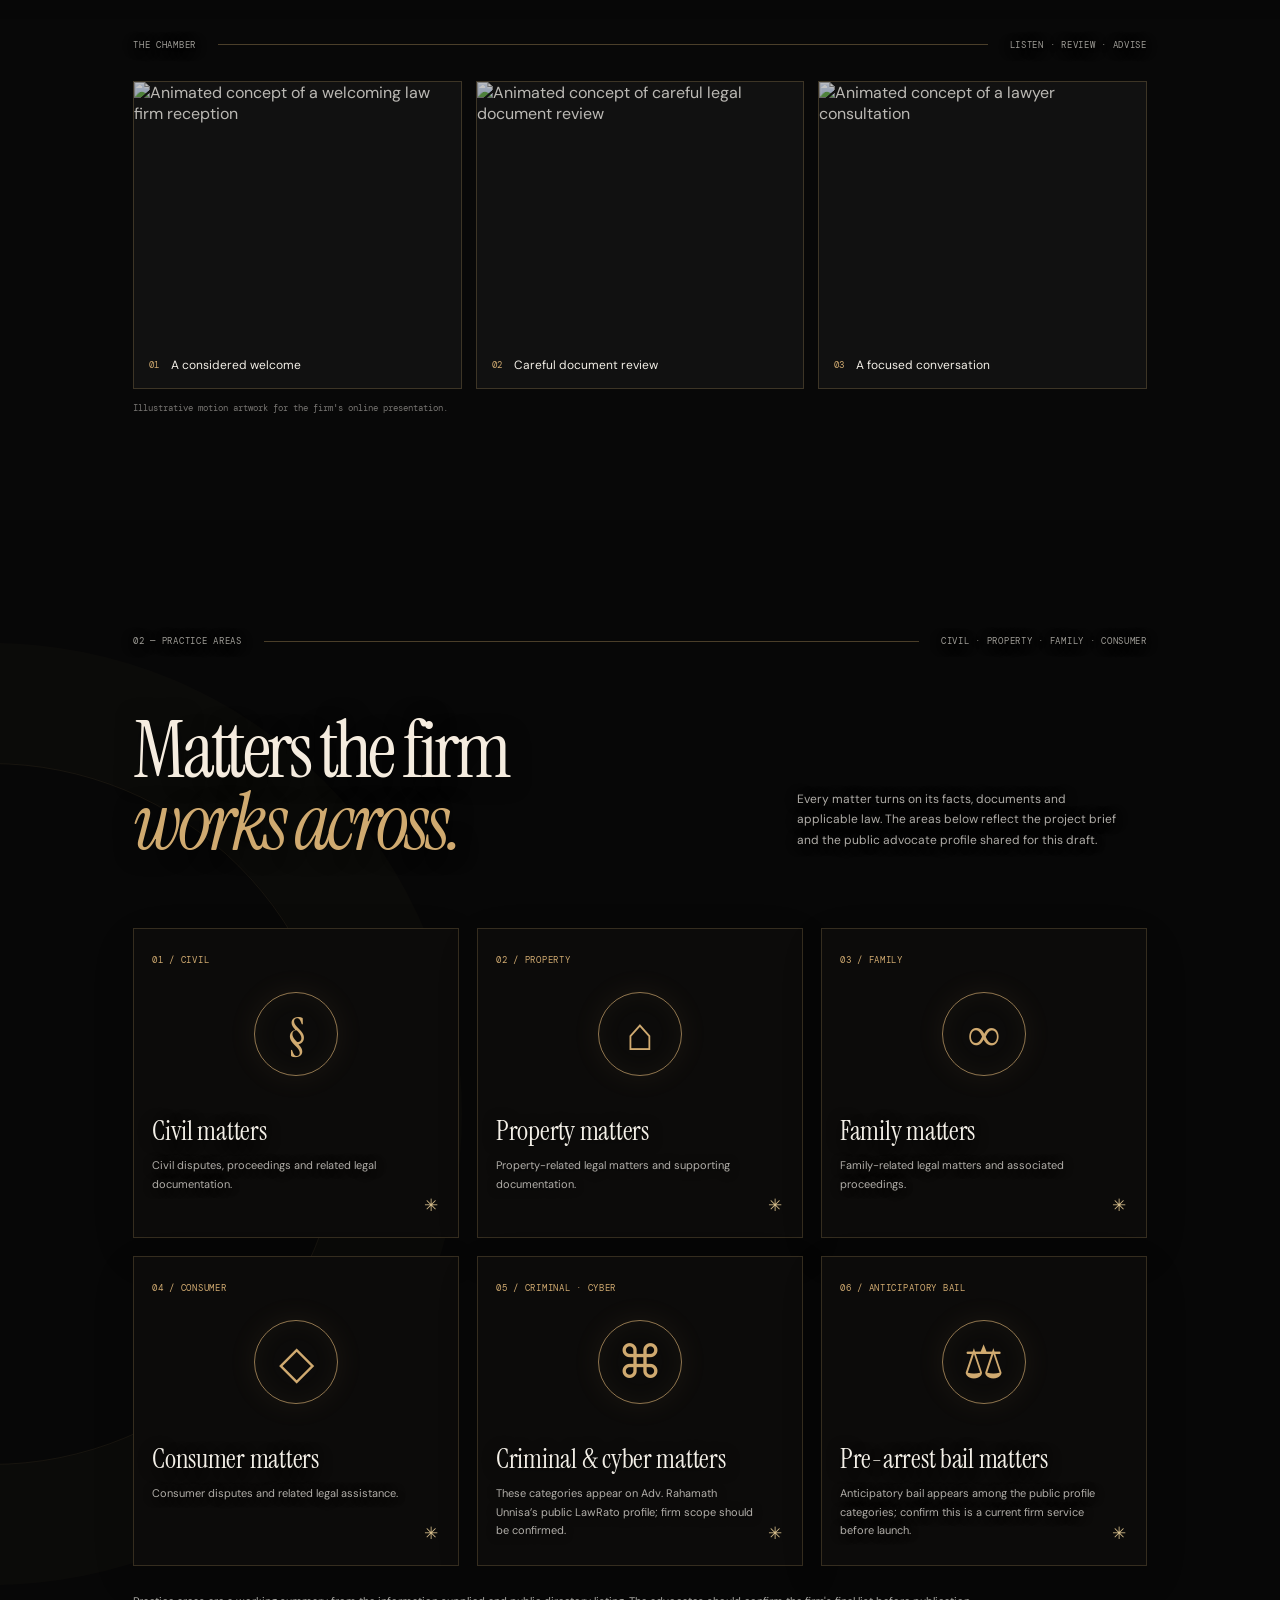
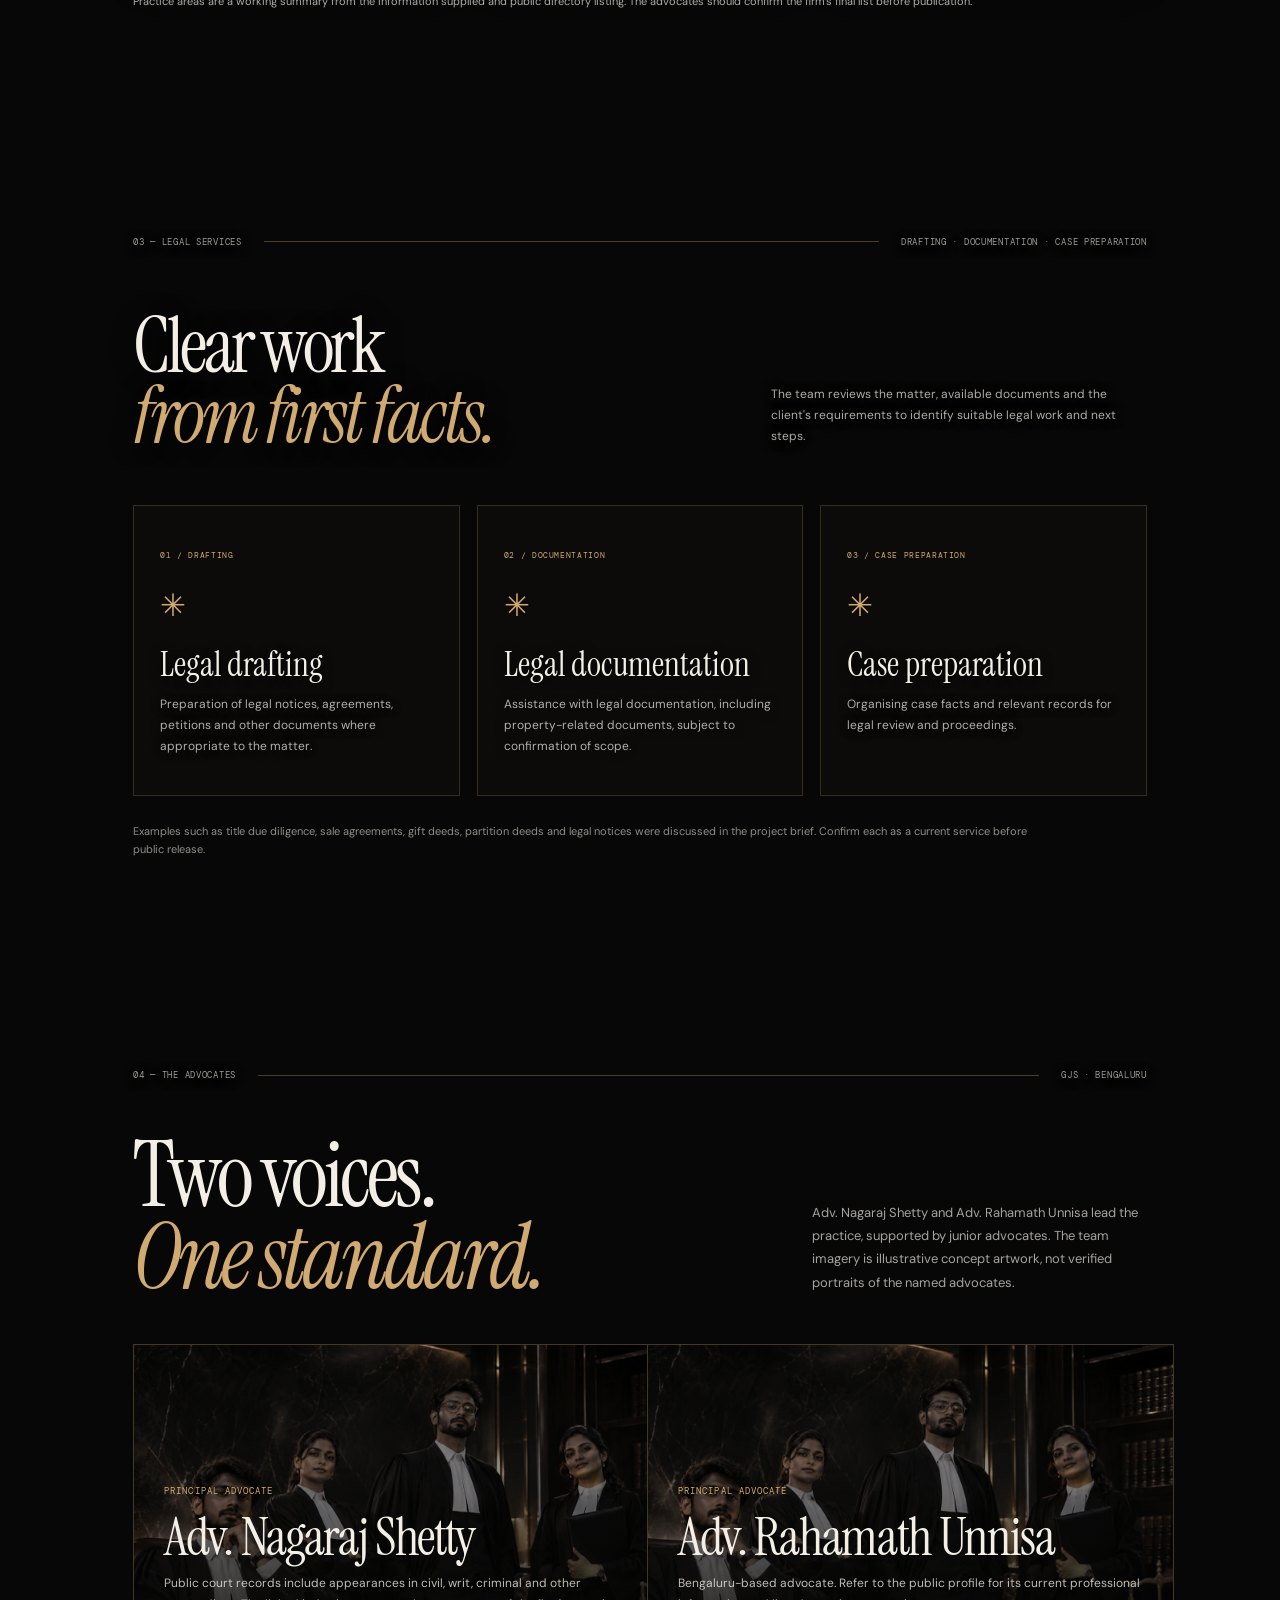
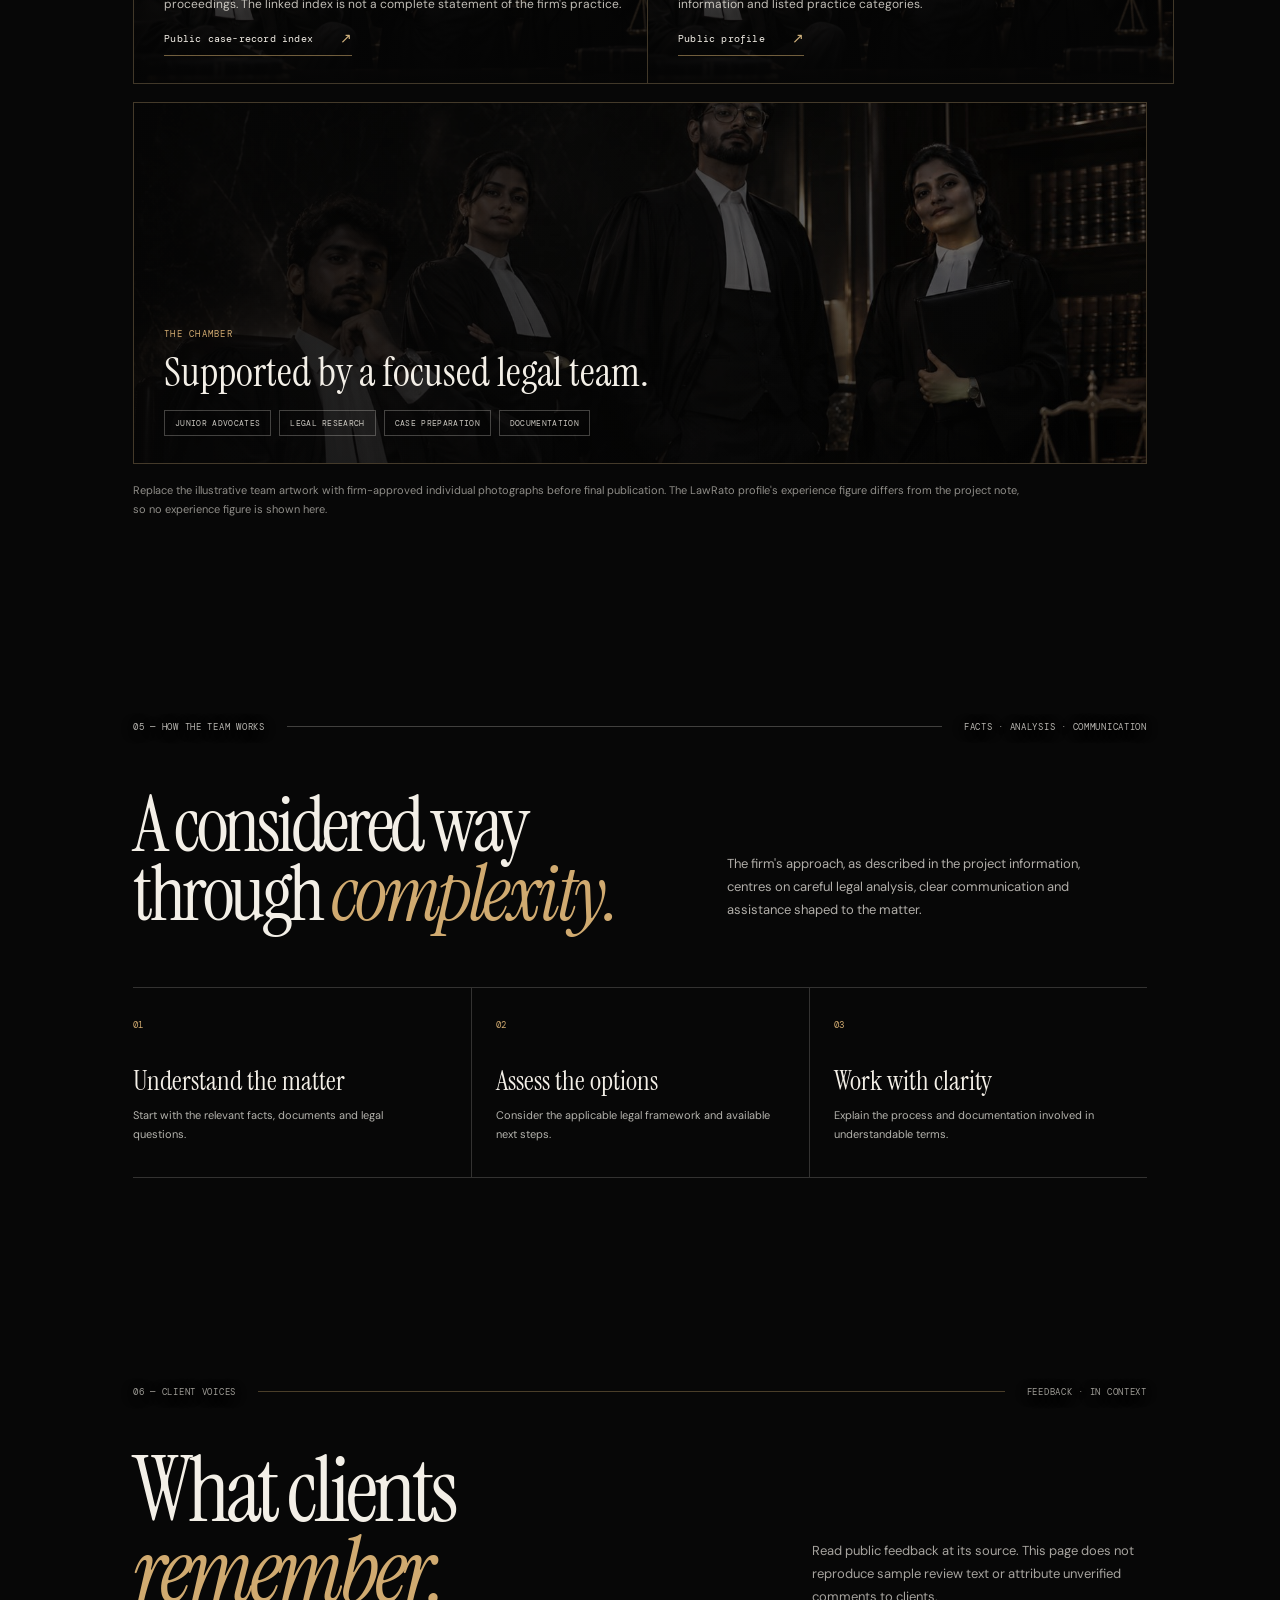
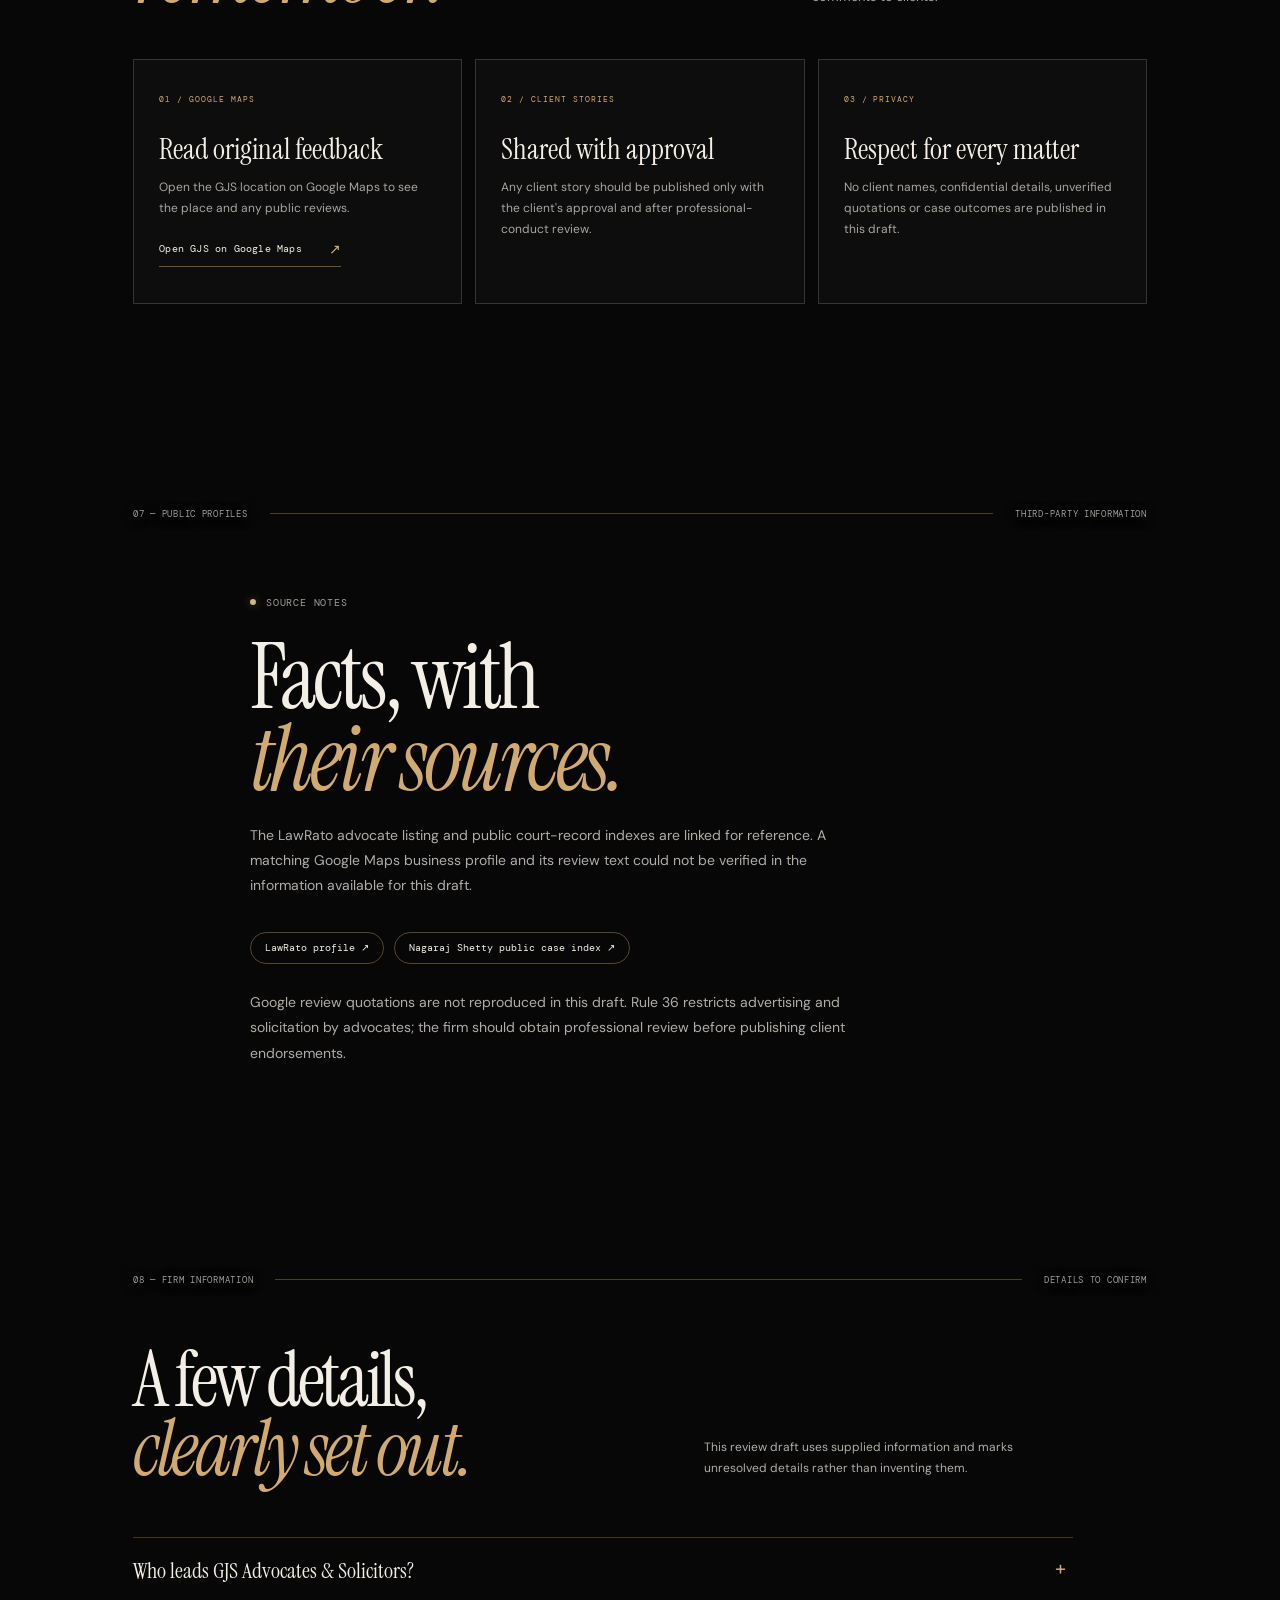
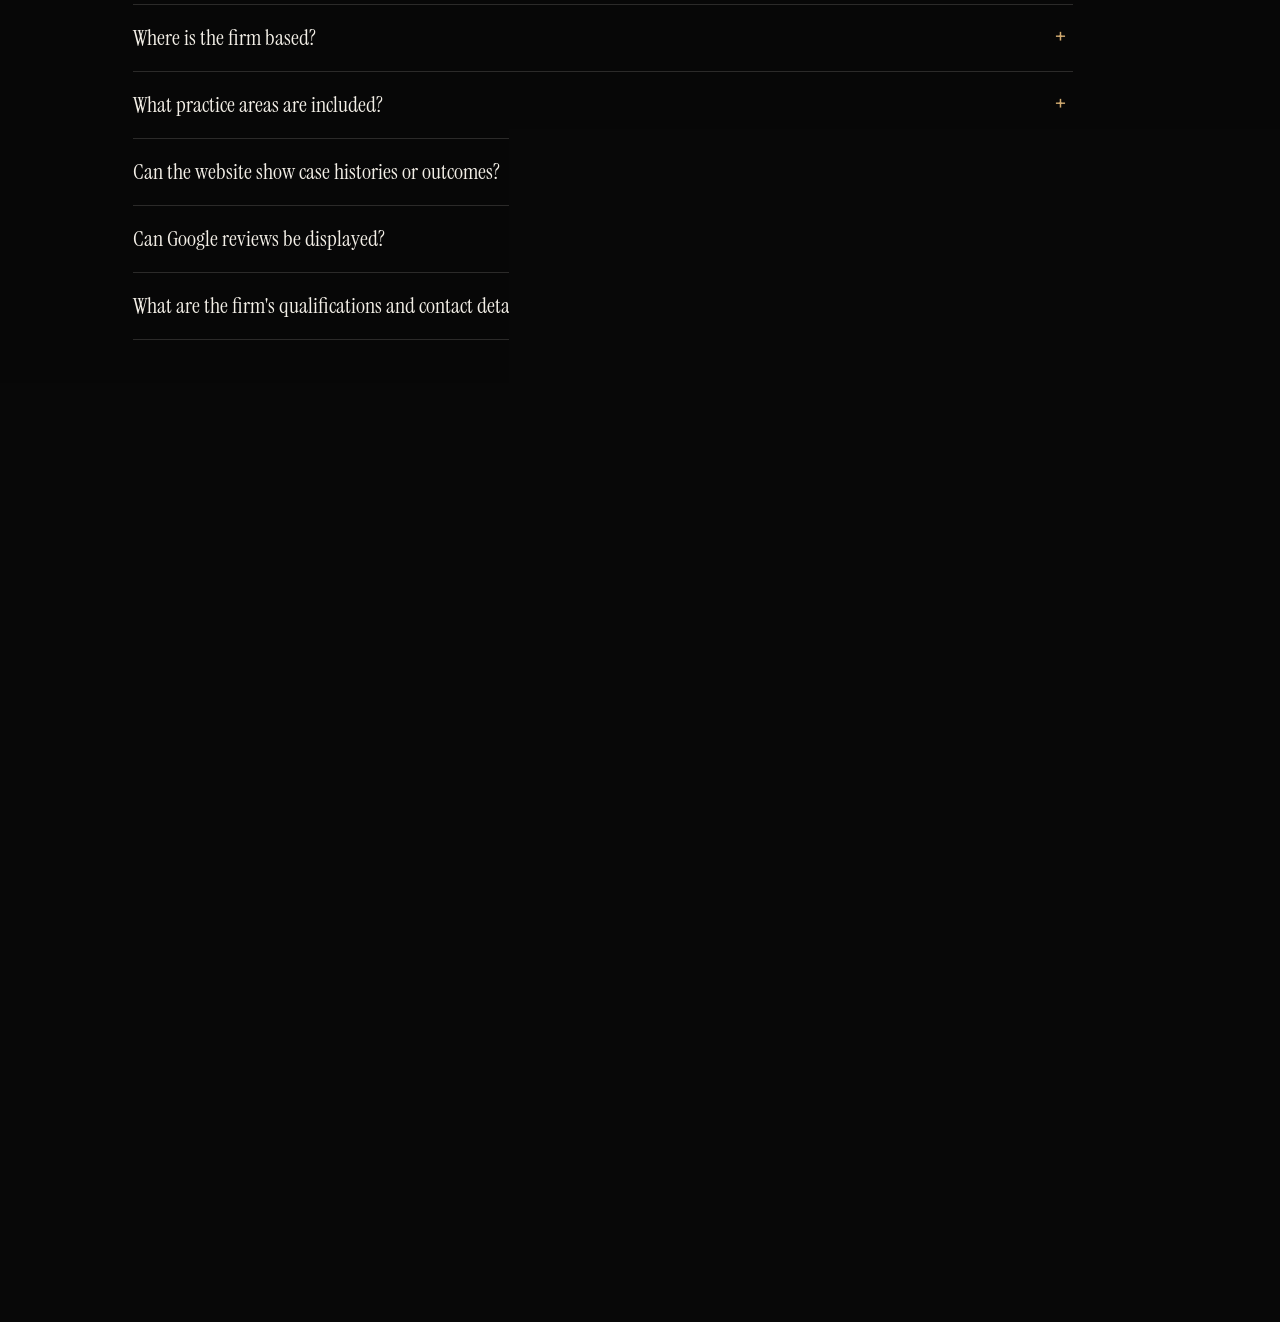
==== commit 5886eea5: "Point the Pages landing URL to the current GJS website" ====
--- a/index.html
+++ b/index.html
@@ -1,115 +1,16 @@
 <!doctype html>
 <html lang="en">
-  <head>
-    <meta charset="UTF-8" />
-    <meta name="viewport" content="width=device-width, initial-scale=1.0" />
-    <meta name="theme-color" content="#120e0b" />
-    <meta name="description" content="GJS Advocates & Solicitors — considered counsel, clear strategy, and responsive legal support." />
-    <title>GJS — Advocates &amp; Solicitors</title>
-    <link rel="preconnect" href="https://fonts.googleapis.com" />
-    <link rel="preconnect" href="https://fonts.gstatic.com" crossorigin />
-    <link href="https://fonts.googleapis.com/css2?family=DM+Mono:wght@400;500&family=DM+Sans:wght@400;500;600;700&family=Instrument+Serif:ital@0;1&display=swap" rel="stylesheet" />
-    <link rel="stylesheet" href="styles.css" />
-    <link rel="stylesheet" href="reference.css" />
-    <link rel="stylesheet" href="effects.css" />
-    <link rel="stylesheet" href="office.css" />
-    <link rel="stylesheet" href="gjs.css" />
-    <link rel="stylesheet" href="office3d.css" />
-    <script src="script.js" defer></script>
-    <script src="office-tour.js" defer></script>
-  </head>
-  <body>
-    <div class="page-grain" aria-hidden="true"></div>
-    <div class="office-world" aria-hidden="true">
-      <div class="office-camera"><div class="office-room" id="office-room"></div></div>
-      <div class="office-world-shade"></div>
-    </div>
-    <header class="site-header">
-      <a class="wordmark" href="#top" aria-label="GJS home"><span class="wordmark-symbol">G</span><span>GJS</span><span class="wordmark-descriptor">ADVOCATES &amp; SOLICITORS</span></a>
-      <nav class="main-nav" id="main-nav" aria-label="Main navigation">
-        <a href="#approach">Approach</a><a href="#practice">Expertise</a><a href="#perspective">Perspective</a>
-      </nav>
-      <button class="nav-contact js-contact">Let’s talk <span aria-hidden="true">↗</span></button>
-      <button class="menu-toggle" aria-label="Open navigation" aria-expanded="false"><span></span><span></span></button>
-    </header>
-
-    <main id="top">
-      <section class="hero" aria-labelledby="hero-title">
-        <div class="hero-copy">
-          <p class="eyebrow"><span class="status-dot"></span> GJS · ADVOCATES &amp; SOLICITORS</p>
-          <h1 id="hero-title">Steady counsel.<br /><em>Stronger outcomes.</em></h1>
-          <div class="hero-bottomline">
-            <p>Clear advice and considered strategy for the moments that matter most.</p>
-            <a class="round-link" href="#approach" aria-label="Discover our approach"><span>↓</span></a>
-          </div>
-        </div>
-        <div class="hero-index">SCROLL TO ENTER <span>↓</span></div>
-      </section>
-
-      <section class="intro section-wrap" id="approach">
-        <div class="section-kicker"><span>01 — HOW WE THINK</span><span class="rule"></span></div>
-        <div class="intro-grid">
-          <h2>The best counsel<br />makes <em>space</em><br />for possibility.</h2>
-          <div class="intro-copy">
-            <p class="large-copy">The law is a framework. What you build inside it is entirely your own.</p>
-          <p>GJS brings clear judgment to complex legal questions, pairing careful preparation with personal attention and practical advice.</p>
-            <a class="text-link" href="#practice">Meet the practice <span>↗</span></a>
-          </div>
-        </div>
-        <div class="numbers-row"><div><strong>G</strong><span>Grounded<br />legal insight</span></div><div><strong>J</strong><span>Judgment<br />with perspective</span></div><div><strong>S</strong><span>Strategy<br />with purpose</span></div></div>
-      </section>
-
-      <section class="practice-section" id="practice">
-        <div class="section-wrap">
-          <div class="section-kicker light"><span>02 — PRACTICE AREAS</span><span class="rule"></span><span>PREPARATION · PERSPECTIVE · PURPOSE</span></div>
-          <div class="practice-heading"><h2>Prepared for<br /><em>what matters.</em></h2><p>Rigorous legal work, shaped around the people, obligations, and outcomes at stake.</p></div>
-          <div class="practice-grid">
-            <a class="practice-card" href="#contact"><span class="card-index">G / 01</span><div class="card-art practice-photo"><img src="assets/07_GJS_Practice_Areas.jpg" alt="The scales of justice and legal volumes" loading="lazy" /></div><h3>Constitutional &amp; civil</h3><p>Thoughtful representation through rights, remedies, and civil disputes.</p><span class="card-arrow">↗</span></a>
-            <a class="practice-card" href="#contact"><span class="card-index">G / 02</span><div class="card-art practice-photo"><img src="assets/02_GJS_Legal_Desk.jpg" alt="GJS legal desk with casebooks and scales" loading="lazy" /></div><h3>Corporate &amp; commercial</h3><p>Careful advice for organisations, transactions, and commercial relationships.</p><span class="card-arrow">↗</span></a>
-            <a class="practice-card" href="#contact"><span class="card-index">G / 03</span><div class="card-art practice-photo"><img src="assets/08_GJS_Consultation.jpg" alt="GJS consultation materials prepared for a client" loading="lazy" /></div><h3>Disputes &amp; advocacy</h3><p>Clear strategy, disciplined preparation, and focused advocacy when stakes rise.</p><span class="card-arrow">↗</span></a>
-          </div>
-        </div>
-      </section>
-
-      <section class="people-section section-wrap" aria-labelledby="people-title">
-        <div class="section-kicker"><span>03 — THE GJS EXPERIENCE</span><span class="rule"></span><span>PREPARED · PRESENT · PERSONAL</span></div>
-        <div class="people-heading"><h2 id="people-title">Serious about law.<br /><em>Always human.</em></h2><p>Good representation is built on listening, close preparation, and clear conversations from the first meeting onward.</p></div>
-        <div class="people-grid">
-          <article class="people-card"><img class="story-gif" src="assets/Welcoming Reception at GJS Law Firm.gif" alt="A welcoming GJS reception" loading="lazy" /><span class="card-index">01 / FIRST MEETING</span><h3>A welcome<br />without the formality.</h3><p>We begin by listening carefully and understanding what brought you here.</p><span class="people-line"></span></article>
-          <article class="people-card"><img class="story-gif" src="assets/Animated Lawyer Reviewing Documents.gif" alt="A GJS lawyer carefully reviewing case documents" loading="lazy" /><span class="card-index">02 / PREPARATION</span><h3>Every detail<br />has its place.</h3><p>Focused review and clear communication at every step of the work.</p><span class="people-line"></span></article>
-          <article class="people-card"><img class="story-gif" src="assets/Animated GJS Lawyer Consultation Storyboard.gif" alt="A lawyer in conversation with a client" loading="lazy" /><span class="card-index">03 / PARTNERSHIP</span><h3>In your corner<br />through the process.</h3><p>Grounded advice and steady counsel when decisions matter most.</p><span class="people-line"></span></article>
-        </div>
-      </section>
-
-      <section class="quote-section section-wrap" id="perspective">
-        <div class="section-kicker"><span>04 — A POINT OF VIEW</span><span class="rule"></span><span>LAW · STRATEGY · JUSTICE</span></div>
-        <div class="quote-mark">“</div>
-        <blockquote>“Good counsel brings<br /><em>clarity to complexity</em><br />and purpose to every step.”</blockquote>
-        <div class="quote-footer"><span>— THE GJS PRINCIPLE</span><span class="quote-orb"></span></div>
-      </section>
-
-      <section class="contact-section" id="contact">
-        <div class="contact-inner section-wrap">
-          <div class="section-kicker light"><span>05 — THE NEXT MOVE</span><span class="rule"></span><span>YOUR STORY STARTS HERE</span></div>
-          <div class="contact-content"><p class="eyebrow"><span class="status-dot"></span> GJS · ADVOCATES &amp; SOLICITORS</p><h2>Let’s take<br /><em>the next step.</em></h2><button class="contact-cta js-contact">Arrange a consultation <span>↗</span></button></div>
-          <footer class="site-footer"><a class="wordmark" href="#top"><span class="wordmark-symbol">G</span><span>GJS</span><span class="wordmark-descriptor">ADVOCATES &amp; SOLICITORS</span></a><span>Law · Strategy · Justice</span><span>Considered counsel.<br />Clear direction.</span><span>© <span id="year"></span> GJS</span></footer>
-        </div>
-      </section>
-    </main>
-
-    <dialog class="contact-dialog" aria-labelledby="dialog-title">
-      <button class="dialog-close" aria-label="Close form">×</button>
-      <p class="eyebrow"><span class="status-dot"></span> A good beginning</p>
-      <h2 id="dialog-title">Tell us a little<br /><em>about what’s next.</em></h2>
-      <form id="inquiry-form">
-        <label>Your name<input name="name" autocomplete="name" required placeholder="Name" /></label>
-        <label>Work email<input name="email" type="email" autocomplete="email" required placeholder="you@company.com" /></label>
-        <label>What are you navigating?<textarea name="message" rows="3" required placeholder="A few lines is plenty."></textarea></label>
-        <button class="form-submit" type="submit">Prepare inquiry <span>↗</span></button>
-      </form>
-      <p class="form-note">This is a design preview. Your message stays in this browser.</p>
-      <div class="form-success" role="status" hidden><span>✳</span><p>Thank you.<br /><em>Your next chapter has a first line.</em></p><button type="button" class="dialog-done">Close</button></div>
-    </dialog>
-    <div class="toast" role="status" aria-live="polite"></div>
-  </body>
+<head>
+  <meta charset="utf-8">
+  <meta name="viewport" content="width=device-width, initial-scale=1, viewport-fit=cover">
+  <meta name="theme-color" content="#070707">
+  <meta http-equiv="refresh" content="0; url=./client-demo/">
+  <link rel="canonical" href="https://manurajjeevan.github.io/gjs-law-office-website/client-demo/">
+  <title>GJS Advocates &amp; Solicitors</title>
+  <script>window.location.replace("./client-demo/");</script>
+</head>
+<body>
+  <p>Opening the GJS Advocates &amp; Solicitors website…</p>
+  <p><a href="./client-demo/">Continue to the website</a></p>
+</body>
 </html>
